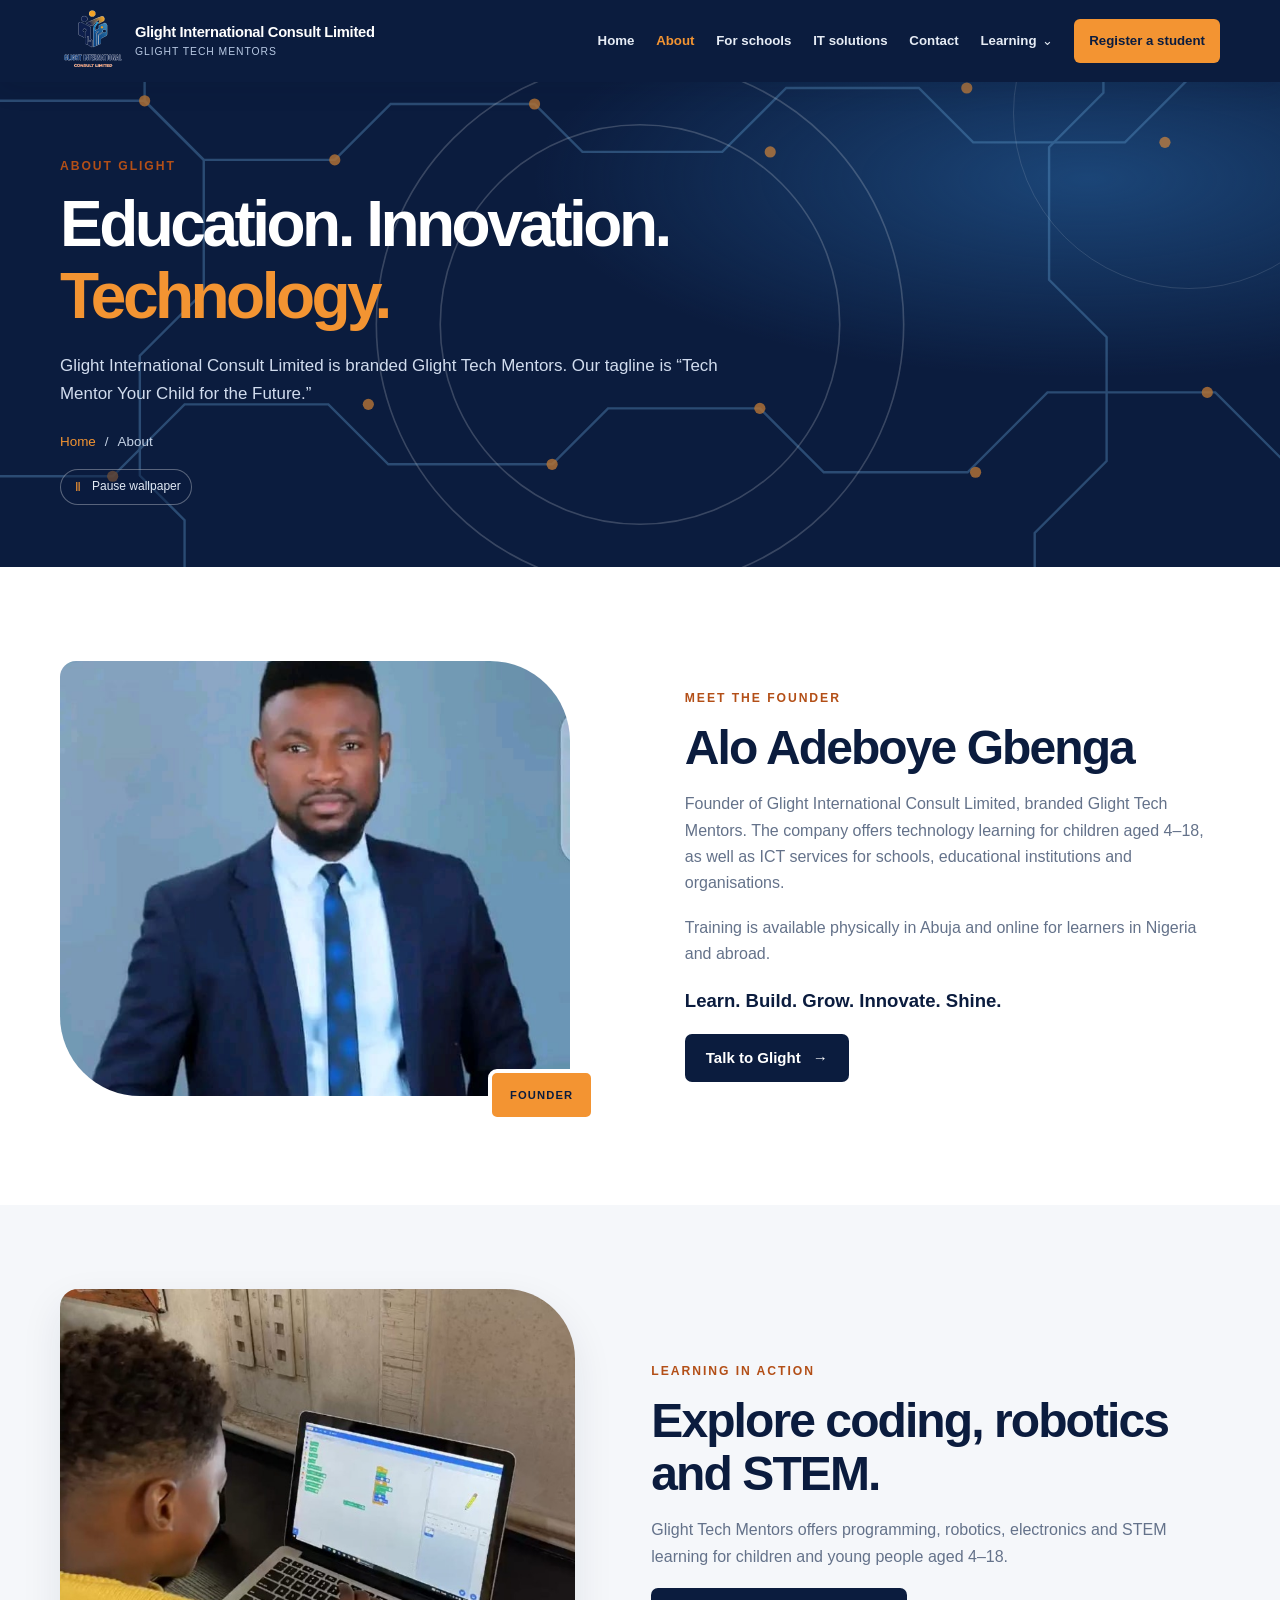
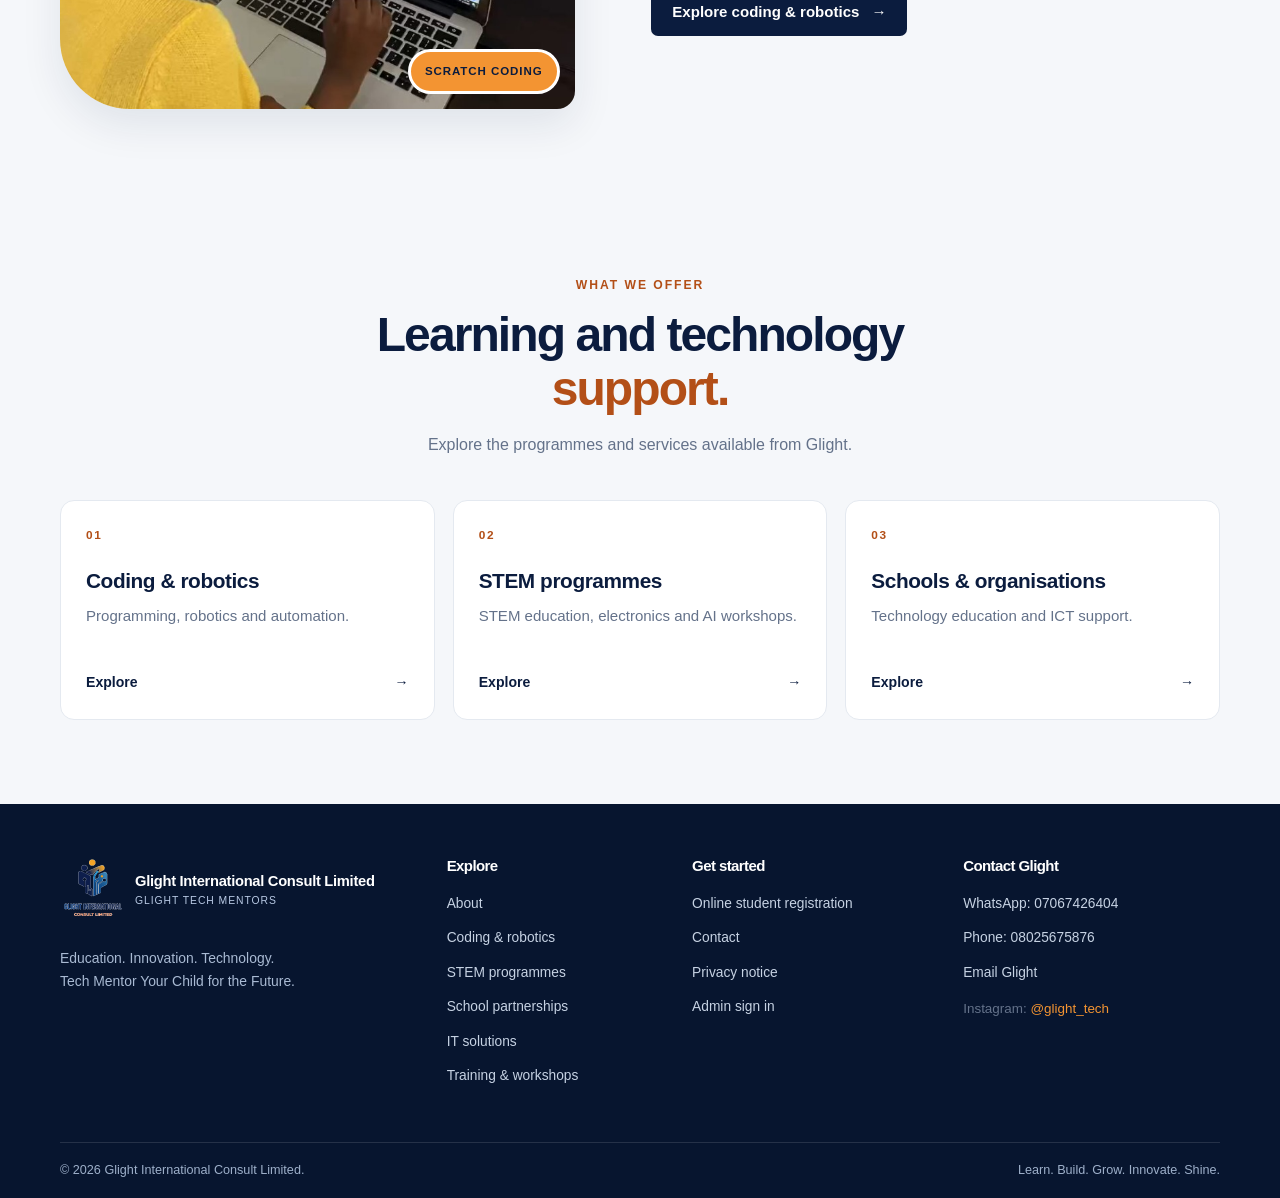
==== about.html @ f2a6067d "Update website" ====
<!doctype html>
<html lang="en">
<head>
  <meta charset="utf-8">
  <meta name="viewport" content="width=device-width, initial-scale=1">
  <meta name="theme-color" content="#0b1c3e">
  <meta name="description" content="Learn about Glight International Consult Limited, branded Glight Tech Mentors: education, innovation and technology for young learners and organisations.">
  <link rel="canonical" href="https://glight-international-consult.vercel.app/about.html">
  <link rel="icon" href="assets/images/glight-logo.png" type="image/png">
  <link rel="stylesheet" href="assets/css/style.css">
  <title>About Glight | Glight Tech Mentors</title>
  <script src="assets/js/script.js" defer></script>
</head>
<body><a class="skip-link" href="#main-content">Skip to content</a><div data-site-header></div>
<main id="main-content">
  <section class="page-hero"><div class="container page-hero-content"><p class="eyebrow">About Glight</p><h1>Education. Innovation. <span class="text-gold">Technology.</span></h1><p>Glight International Consult Limited is branded Glight Tech Mentors. Our tagline is “Tech Mentor Your Child for the Future.”</p><div class="breadcrumb"><a href="index.html">Home</a><span aria-hidden="true">/</span><span>About</span></div></div></section>
  <section class="section"><div class="container split-section"><div class="split-image"><img src="assets/images/founder.jpeg" width="720" height="720" alt="Alo Adeboye Gbenga, Founder of Glight International Consult Limited" loading="lazy" decoding="async"><span class="image-note">FOUNDER</span></div><div class="split-copy"><p class="eyebrow">Meet the Founder</p><h2>Alo Adeboye Gbenga</h2><p>Founder of Glight International Consult Limited, branded Glight Tech Mentors. The company offers technology learning for children aged 4–18, as well as ICT services for schools, educational institutions and organisations.</p><p>Training is available physically in Abuja and online for learners in Nigeria and abroad.</p><p class="motto">Learn. Build. Grow. Innovate. Shine.</p><a class="button button-navy" href="contact.html">Talk to Glight <span aria-hidden="true">&rarr;</span></a></div></div></section>
  <section class="section section-soft"><div class="container learning-feature"><div class="learning-feature-image"><img src="assets/images/learner-coding.jpeg" width="768" height="838" alt="A Black child exploring Scratch on a laptop" loading="lazy" decoding="async"><span class="learning-photo-label">SCRATCH CODING</span></div><div class="learning-feature-copy"><p class="eyebrow">Learning in action</p><h2>Explore coding, robotics and STEM.</h2><p>Glight Tech Mentors offers programming, robotics, electronics and STEM learning for children and young people aged 4–18.</p><a class="button button-navy" href="coding-robotics.html">Explore coding &amp; robotics <span aria-hidden="true">&rarr;</span></a></div></div></section>
  <section class="section section-soft"><div class="container"><div class="section-heading"><p class="eyebrow">What we offer</p><h2>Learning and technology <span class="text-blue">support.</span></h2><p>Explore the programmes and services available from Glight.</p></div><div class="card-grid card-grid-3"><a class="service-card" href="coding-robotics.html"><span class="card-number">01</span><h3>Coding &amp; robotics</h3><p>Programming, robotics and automation.</p><span class="card-link">Explore <span aria-hidden="true">&rarr;</span></span></a><a class="service-card" href="stem-programmes.html"><span class="card-number">02</span><h3>STEM programmes</h3><p>STEM education, electronics and AI workshops.</p><span class="card-link">Explore <span aria-hidden="true">&rarr;</span></span></a><a class="service-card" href="school-partnerships.html"><span class="card-number">03</span><h3>Schools &amp; organisations</h3><p>Technology education and ICT support.</p><span class="card-link">Explore <span aria-hidden="true">&rarr;</span></span></a></div></div></section>
</main><div data-site-footer></div></body></html>
---- assets/css/style.css ----
:root {
  color-scheme: light;
  --navy: #0b1c3e;
  --navy-soft: #122a50;
  --orange-dark: #b34f17;
  --orange-pale: #fff1e5;
  --orange: #f39432;
  --orange-ink: #4a2810;
  --ink: #17243b;
  --muted: #64728a;
  --line: #e4e9f0;
  --surface: #f5f7fa;
  --white: #fff;
  --radius: 14px;
  --shadow: 0 16px 42px rgba(11, 28, 62, .09);
  --container: 1160px;
  font-family: Inter, "Segoe UI", Arial, sans-serif;
  font-synthesis: none;
  text-rendering: optimizeLegibility;
}

* { box-sizing: border-box; }
html { scroll-behavior: smooth; scroll-padding-top: 6rem; }
body { margin: 0; color: var(--ink); background: var(--white); font-size: 16px; line-height: 1.65; }
img { display: block; max-width: 100%; }
a { color: inherit; text-decoration: none; }
button, input, select { font: inherit; }
button, a, input, select { -webkit-tap-highlight-color: transparent; }
button { cursor: pointer; }
:focus-visible { outline: 3px solid var(--orange-dark); outline-offset: 3px; }
.container { width: min(var(--container), calc(100% - 40px)); margin-inline: auto; }
.visually-hidden { position: absolute; width: 1px; height: 1px; padding: 0; margin: -1px; overflow: hidden; clip: rect(0, 0, 0, 0); white-space: nowrap; border: 0; }
.skip-link { position: fixed; z-index: 20; top: 8px; left: 8px; padding: 10px 14px; color: var(--white); background: var(--navy); transform: translateY(-150%); }
.skip-link:focus { transform: translateY(0); }
.text-gold { color: var(--orange); }
.text-blue { color: var(--orange-dark); }
.eyebrow { margin: 0 0 14px; color: var(--orange-dark); font-size: .76rem; font-weight: 800; letter-spacing: .16em; line-height: 1.4; text-transform: uppercase; }
.eyebrow-mark { display: inline-block; width: 23px; height: 3px; margin: 0 8px 3px 0; background: var(--orange); }
h1, h2, h3, p { margin-top: 0; }
h1, h2, h3 { color: var(--navy); line-height: 1.12; }
h1 { margin-bottom: 20px; font-size: clamp(2.5rem, 6vw, 4.7rem); letter-spacing: -.055em; }
h2 { margin-bottom: 16px; font-size: clamp(1.9rem, 4vw, 3rem); letter-spacing: -.04em; }
h3 { margin-bottom: 12px; font-size: 1.3rem; letter-spacing: -.02em; }
p { color: var(--muted); }
.section { padding-block: 84px; }
.section-soft { background: var(--surface); }
.section-navy { color: var(--white); background: var(--navy); }
.section-heading { max-width: 700px; margin: 0 auto 42px; text-align: center; }
.section-heading > p:last-child { margin-bottom: 0; }
.section-heading-light h2, .section-heading-light > p:last-child { color: var(--white); }
.section-heading-light > p:last-child { opacity: .76; }
.section-heading-row { max-width: none; display: flex; align-items: end; justify-content: space-between; gap: 30px; text-align: left; }
.section-heading-row > p { max-width: 330px; margin-bottom: 5px; }
.center-action { display: flex; flex-direction: column; align-items: center; gap: 20px; margin-top: 40px; text-align: center; }
.center-action > p { margin: 0; }
.button { min-height: 48px; display: inline-flex; align-items: center; justify-content: center; gap: 12px; padding: 12px 20px; border: 1px solid transparent; border-radius: 7px; font-size: .94rem; font-weight: 750; line-height: 1.2; transition: background-color .18s ease, color .18s ease, border-color .18s ease, transform .18s ease; }
.button:hover { transform: translateY(-2px); }
.button-gold { color: var(--navy); background: var(--orange); }
.button-gold:hover { background: #ffb155; }
.button-navy, .button-dark { color: var(--white); background: var(--navy); }
.button-navy:hover, .button-dark:hover { background: #173666; }
.button-outline { border-color: rgba(255,255,255,.55); color: var(--white); background: transparent; }
.button-outline:hover { border-color: var(--white); background: rgba(255,255,255,.08); }
.button-light { color: var(--navy); background: var(--white); }
.button-outline-dark { border-color: var(--line); color: var(--navy); background: var(--white); }
.button-outline-dark:hover { border-color: var(--navy); }
.text-link { display: inline-flex; align-items: center; gap: 9px; color: var(--navy); font-weight: 750; }
.text-link:hover { color: var(--orange-dark); }

.site-header { position: sticky; z-index: 10; top: 0; color: var(--white); background: var(--navy); box-shadow: 0 5px 25px rgba(5,16,36,.12); }
.header-inner { min-height: 82px; display: flex; align-items: center; justify-content: space-between; gap: 20px; }
.brand { display: inline-flex; align-items: center; gap: 11px; flex: 0 0 auto; }
.brand-logo { width: 64px; height: 64px; flex: 0 0 auto; object-fit: contain; }
.brand-copy { min-width: 0; max-width: 270px; display: grid; line-height: 1.18; }
.brand-copy strong { color: var(--white); font-size: .92rem; letter-spacing: -.02em; }
.brand-copy small { margin-top: 4px; color: #b7c8e3; font-size: .65rem; letter-spacing: .09em; text-transform: uppercase; }
.site-nav { display: flex; align-items: center; gap: clamp(12px, 1.7vw, 23px); }
.site-nav > a, .nav-dropdown summary { color: #e6ecf5; font-size: .83rem; font-weight: 650; }
.site-nav > a:not(.nav-register):hover, .site-nav > a[aria-current="page"], .nav-dropdown summary:hover { color: var(--orange); }
.nav-dropdown { position: relative; }
.nav-dropdown summary { list-style: none; cursor: pointer; }
.nav-dropdown summary::-webkit-details-marker { display: none; }
.nav-dropdown summary::after { content: "⌄"; margin-left: 5px; }
.dropdown-menu { position: absolute; top: calc(100% + 17px); left: -18px; width: 215px; display: grid; padding: 8px; border: 1px solid var(--line); border-radius: 10px; background: var(--white); box-shadow: var(--shadow); }
.dropdown-menu a { padding: 10px; border-radius: 6px; color: var(--navy); font-size: .88rem; }
.dropdown-menu a:hover { background: var(--surface); }
.nav-register { padding: 11px 15px; border-radius: 6px; color: var(--navy) !important; background: var(--orange); font-weight: 800 !important; }
.nav-register:hover { background: #ffb155; }
.menu-toggle { display: none; width: 42px; height: 42px; align-items: center; justify-content: center; border: 1px solid rgba(255,255,255,.3); border-radius: 7px; color: var(--white); background: transparent; }
.menu-lines, .menu-lines::before, .menu-lines::after { position: relative; width: 18px; height: 2px; display: block; background: currentColor; }
.menu-lines::before, .menu-lines::after { position: absolute; content: ""; left: 0; }
.menu-lines::before { top: -6px; }
.menu-lines::after { top: 6px; }

.hero { position: relative; isolation: isolate; overflow: hidden; color: var(--white); background: radial-gradient(ellipse at 82% 25%, #1d4778 0, transparent 38%), var(--navy); }
.hero-wallpapers { position: absolute; z-index: 0; inset: 0; overflow: hidden; pointer-events: none; }
.hero-wallpaper { position: absolute; inset: 0; width: 100%; height: 100%; object-fit: cover; opacity: 0; transition: opacity .9s ease; }
.hero-wallpaper.is-active { opacity: .72; mix-blend-mode: screen; }
.hero-grid { position: relative; z-index: 1; min-height: 560px; display: grid; grid-template-columns: 1.02fr .98fr; align-items: center; gap: 44px; padding-block: 75px 54px; }
.hero-copy { position: relative; z-index: 1; }
.hero .eyebrow { color: #c8d7eb; }
.hero h1 { max-width: 670px; color: var(--white); }
.hero-description { max-width: 555px; color: #d1dcee; font-size: 1.12rem; }
.hero-actions { display: flex; flex-wrap: wrap; gap: 13px; margin-top: 28px; }
.hero-promise { display: flex; align-items: center; gap: 13px; margin-top: 43px; }
.hero-promise p { margin: 0; color: #becbe0; font-size: .88rem; line-height: 1.45; }
.hero-promise strong { color: var(--white); }
.promise-mark { width: 41px; height: 41px; display: grid; place-items: center; border: 1px solid rgba(243,148,50,.6); border-radius: 50%; color: var(--orange); font-size: .9rem; font-weight: 800; }
.hero-visual { position: relative; min-height: 430px; display: flex; align-items: center; justify-content: center; }
.hero-image-frame { position: relative; z-index: 1; width: min(80%, 390px); overflow: hidden; border-radius: 100px 20px 70px 20px; box-shadow: 0 25px 60px rgba(0,0,0,.24); }
.hero-image-frame img { width: 100%; height: 410px; object-fit: cover; }
.hero-floating-card { position: absolute; z-index: 2; right: 2px; bottom: 10px; display: flex; align-items: center; gap: 12px; padding: 14px 18px; border: 1px solid rgba(255,255,255,.28); border-radius: 10px; color: var(--navy); background: var(--white); box-shadow: var(--shadow); font-size: .84rem; line-height: 1.4; }
.hero-floating-card strong { color: var(--orange-dark); }
.floating-icon { width: 36px; height: 36px; display: grid; place-items: center; border-radius: 9px; color: var(--navy); background: var(--orange); font-size: .78rem; font-weight: 850; }
.hero-orbit { position: absolute; top: 16px; right: 7%; width: 335px; aspect-ratio: 1; border: 1px solid rgba(255,255,255,.1); border-radius: 50%; }
.hero-bottom { position: relative; z-index: 1; min-height: 61px; display: flex; align-items: center; justify-content: space-between; gap: 16px; border-top: 1px solid rgba(255,255,255,.16); color: #c6d2e3; font-size: .82rem; }
.wallpaper-toggle { display: inline-flex; align-items: center; gap: 7px; padding: 7px 10px; border: 1px solid rgba(255,255,255,.32); border-radius: 999px; color: #e2eaf5; background: rgba(11,28,62,.45); font-size: .75rem; white-space: nowrap; }
.wallpaper-toggle:hover { border-color: var(--orange); color: var(--white); }
.wallpaper-toggle-icon { width: 14px; color: var(--orange); font-size: .72rem; text-align: center; }

.card-grid { display: grid; gap: 18px; }
.card-grid-3 { grid-template-columns: repeat(3, minmax(0, 1fr)); }
.service-card, .topic-card { min-height: 220px; padding: 25px; border: 1px solid var(--line); border-radius: var(--radius); background: var(--white); transition: transform .18s ease, box-shadow .18s ease, border-color .18s ease; }
.service-card:hover, .topic-card:hover { transform: translateY(-4px); border-color: #f0c699; box-shadow: var(--shadow); }
.service-card { display: flex; flex-direction: column; }
.card-number { display: inline-flex; margin-bottom: 23px; color: var(--orange-dark); font-size: .74rem; font-weight: 850; letter-spacing: .14em; }
.service-card p, .topic-card p { margin-bottom: 20px; font-size: .94rem; }
.card-link { display: flex; align-items: center; justify-content: space-between; gap: 12px; margin-top: auto; color: var(--navy); font-size: .88rem; font-weight: 750; }
.service-card-cta { color: var(--white); background: var(--navy); }
.service-card-cta h3, .service-card-cta p, .service-card-cta .card-link { color: var(--white); }
.service-card-cta p { opacity: .78; }

.split-section { display: grid; grid-template-columns: 1fr 1fr; align-items: center; gap: clamp(40px, 7vw, 90px); }
.split-image { position: relative; padding: 10px 25px 25px 0; }
.split-image img { width: 100%; min-height: 330px; max-height: 435px; border-radius: 16px 80px 16px 80px; object-fit: cover; object-position: center 20%; }
.learning-feature { display: grid; grid-template-columns: minmax(0, .95fr) minmax(0, 1.05fr); align-items: center; gap: clamp(35px, 6vw, 80px); }
.learning-feature-image { position: relative; overflow: hidden; border-radius: 18px 70px 18px 70px; box-shadow: var(--shadow); }
.learning-feature-image img { width: 100%; height: 420px; object-fit: cover; }
.learning-photo-label { position: absolute; right: 15px; bottom: 15px; padding: 10px 14px; border: 3px solid var(--white); border-radius: 999px; color: var(--navy); background: var(--orange); font-size: .72rem; font-weight: 850; letter-spacing: .08em; }
.learning-feature-copy { max-width: 620px; }
.learning-feature-copy p:not(.eyebrow) { margin-bottom: 18px; }
.image-note { position: absolute; right: 0; bottom: 0; padding: 13px 18px; border: 4px solid var(--white); border-radius: 9px; color: var(--navy); background: var(--orange); font-size: .7rem; font-weight: 850; letter-spacing: .1em; }
.image-note i { margin-inline: 5px; font-style: normal; color: var(--orange-dark); }
.split-copy > p:not(.eyebrow) { margin-bottom: 18px; }
.check-list { display: grid; gap: 11px; margin: 25px 0; padding: 0; list-style: none; }
.check-list li { position: relative; padding-left: 26px; color: var(--ink); }
.check-list li::before { position: absolute; top: 0; left: 0; color: var(--orange-dark); content: "✓"; font-weight: 900; }
.motto { color: var(--navy); font-size: 1.16rem; font-weight: 800; }
.programme-list { max-width: 870px; margin-inline: auto; border-top: 1px solid rgba(255,255,255,.19); }
.programme-list a { display: grid; grid-template-columns: 54px 1fr 35px; align-items: center; gap: 17px; padding: 21px 8px; border-bottom: 1px solid rgba(255,255,255,.19); }
.programme-index { color: var(--orange); font-size: .8rem; font-weight: 850; }
.programme-list strong, .programme-list small { display: block; }
.programme-list strong { color: var(--white); font-size: 1.1rem; }
.programme-list small { margin-top: 4px; color: #b9c7dc; font-size: .86rem; }
.programme-arrow { color: var(--orange); font-size: 1.35rem; text-align: right; }
.programme-list a:hover strong { color: var(--orange); }
.section-navy .center-action { margin-top: 35px; }
.notice-card { min-height: 110px; display: flex; align-items: center; justify-content: center; margin: 0; padding: 24px; border: 1px dashed #cbd4e0; border-radius: var(--radius); color: var(--muted); background: var(--white); text-align: center; }
.announcement-grid:not(:has(.notice-card)) { display: grid; grid-template-columns: repeat(3, minmax(0, 1fr)); gap: 18px; }
.announcement-card { padding: 23px; border: 1px solid var(--line); border-radius: var(--radius); background: var(--white); }
.announcement-card time { display: block; margin-bottom: 10px; color: var(--orange-dark); font-size: .8rem; font-weight: 750; }
.announcement-card h3 { margin-bottom: 8px; }
.announcement-card p { margin-bottom: 0; font-size: .93rem; }
.testimonial-panel { position: relative; display: flex; align-items: center; justify-content: space-between; gap: 40px; padding: clamp(30px, 6vw, 65px); border-radius: 18px; background: var(--orange-pale); }
.testimonial-panel > div { max-width: 680px; }
.testimonial-panel p:last-child { margin-bottom: 0; }
.testimonial-mark { color: var(--orange-dark); font-family: Georgia, serif; font-size: 9rem; line-height: .65; opacity: .26; }
.cta-band { padding-block: 55px; background: var(--orange); }
.cta-content { display: flex; align-items: center; justify-content: space-between; gap: 32px; }
.cta-content .eyebrow { color: var(--orange-ink); }
.cta-content h2 { margin-bottom: 10px; font-size: clamp(1.8rem, 3.5vw, 2.7rem); }
.cta-content p { margin-bottom: 0; color: #3d2813; }
.cta-actions { display: flex; flex-wrap: wrap; gap: 11px; flex: 0 0 auto; }

.page-hero { position: relative; isolation: isolate; overflow: hidden; color: var(--white); background: radial-gradient(ellipse at 85% 20%, #1b4577 0, transparent 36%), var(--navy); }
.page-hero::after { position: absolute; top: -145px; right: -85px; width: 350px; aspect-ratio: 1; border: 1px solid rgba(255,255,255,.12); border-radius: 50%; content: ""; }
.page-hero-content { position: relative; z-index: 1; padding-block: 76px 62px; }
.page-wallpaper-toggle { margin-top: 16px; }
.page-hero h1 { max-width: 800px; color: var(--white); font-size: clamp(2.55rem, 5vw, 4.2rem); }
.page-hero-content > p:not(.eyebrow) { max-width: 680px; margin-bottom: 23px; color: #d1dcee; font-size: 1.06rem; }
.breadcrumb { display: flex; align-items: center; gap: 9px; color: #c5d2e5; font-size: .84rem; }
.breadcrumb a { color: var(--orange); }
.page-hero-compact .page-hero-content { padding-block: 53px; }
.page-hero-compact .page-wallpaper-toggle { margin-top: 10px; }
.topic-card { min-height: 195px; }
.topic-icon { width: 43px; height: 43px; display: grid; place-items: center; margin-bottom: 20px; border-radius: 10px; color: var(--orange-dark); background: var(--orange-pale); font-size: .8rem; font-weight: 850; }
.topic-card h2 { margin-bottom: 10px; font-size: 1.27rem; letter-spacing: -.02em; }
.feature-card { padding: clamp(28px, 5vw, 48px); border-radius: 16px; background: var(--orange-pale); }
.feature-card h2 { font-size: clamp(1.8rem, 3vw, 2.5rem); }
.feature-card p { margin-bottom: 22px; }
.callout-row { display: flex; align-items: center; justify-content: space-between; gap: 32px; }
.callout-row h2 { margin-bottom: 10px; color: var(--white); }
.callout-row p:not(.eyebrow) { margin-bottom: 0; color: #c5d2e5; }
.section-soft .callout-row h2 { color: var(--navy); }
.section-soft .callout-row p:not(.eyebrow) { color: var(--muted); }
.contact-layout { display: grid; grid-template-columns: .75fr 1.25fr; align-items: start; gap: 55px; }
.contact-layout > div:first-child > p:not(.eyebrow) { margin-bottom: 24px; }
.contact-cards { display: grid; grid-template-columns: repeat(2, minmax(0, 1fr)); gap: 14px; }
.contact-card { min-width: 0; display: flex; flex-direction: column; gap: 5px; padding: 23px; border: 1px solid var(--line); border-radius: 12px; background: var(--white); }
a.contact-card:hover { border-color: #e6b487; box-shadow: var(--shadow); }
.contact-label { color: var(--orange-dark); font-size: .74rem; font-weight: 800; letter-spacing: .12em; text-transform: uppercase; }
.contact-card strong { overflow-wrap: anywhere; color: var(--navy); font-size: 1rem; }
.contact-card > span:last-child { color: var(--muted); font-size: .83rem; }
.policy-copy { max-width: 800px; }
.policy-copy h2 { margin-top: 35px; font-size: 1.55rem; }
.policy-copy a { color: var(--orange-dark); text-decoration: underline; text-underline-offset: 3px; }
.policy-copy p { margin-bottom: 17px; }
.policy-reminder { padding: 18px; border-left: 4px solid var(--orange); background: #fff5ed; }

.form-layout { display: grid; grid-template-columns: .75fr 1.25fr; align-items: start; gap: clamp(35px, 7vw, 85px); }
.form-intro { position: sticky; top: 115px; }
.form-note { margin-top: 25px; padding: 20px; border-left: 4px solid var(--orange); border-radius: 0 9px 9px 0; background: #fff5ed; }
.form-note strong { color: var(--navy); }
.form-note p { margin: 6px 0 0; font-size: .91rem; }
.small-copy { margin-top: 20px; font-size: .82rem; }
.small-copy a { color: var(--orange-dark); text-decoration: underline; text-underline-offset: 3px; }
.registration-form, .admin-login { padding: clamp(22px, 4vw, 38px); border: 1px solid var(--line); border-radius: 16px; background: var(--white); box-shadow: var(--shadow); }
.form-heading { margin-bottom: 28px; }
.form-heading h2 { margin-bottom: 7px; font-size: 1.8rem; }
.form-heading p { margin-bottom: 0; font-size: .85rem; }
.form-step { display: inline-flex; margin-bottom: 10px; color: var(--orange-dark); font-size: .7rem; font-weight: 850; letter-spacing: .13em; }
fieldset { min-width: 0; margin: 0 0 25px; padding: 0; border: 0; }
fieldset legend { width: 100%; margin-bottom: 13px; padding-bottom: 9px; border-bottom: 1px solid var(--line); color: var(--navy); font-size: 1rem; font-weight: 800; }
.form-grid { display: grid; grid-template-columns: repeat(2, minmax(0, 1fr)); gap: 14px; }
.field { min-width: 0; display: grid; gap: 6px; color: var(--ink); font-size: .87rem; font-weight: 700; }
.field > span { color: #a13434; }
.field-full { grid-column: 1 / -1; }
.field input, .field select { width: 100%; min-height: 47px; padding: 10px 12px; border: 1px solid #cad3df; border-radius: 7px; color: var(--ink); background: var(--white); }
.field input:focus, .field select:focus { border-color: var(--orange-dark); }
.field small { color: var(--muted); font-size: .75rem; font-weight: 450; }
.choice-grid { display: grid; grid-template-columns: repeat(2, minmax(0, 1fr)); gap: 12px; }
.choice-card { display: flex; align-items: start; gap: 10px; padding: 14px; border: 1px solid var(--line); border-radius: 8px; cursor: pointer; }
.choice-card:has(input:checked) { border-color: var(--orange-dark); background: var(--orange-pale); }
.choice-card input, .consent-field input { width: 18px; height: 18px; flex: 0 0 auto; accent-color: var(--orange-dark); }
.choice-card span, .choice-card small { display: block; }
.choice-card strong { color: var(--navy); font-size: .87rem; }
.choice-card small { margin-top: 4px; color: var(--muted); font-size: .75rem; }
.consent-field { display: flex; align-items: start; gap: 10px; margin: 5px 0 17px; color: var(--ink); font-size: .84rem; }
.consent-field input { margin-top: 3px; }
.consent-field a { color: var(--orange-dark); font-weight: 750; text-decoration: underline; text-underline-offset: 2px; }
.consent-field > span > span { color: #a13434; }
.honeypot { position: absolute !important; width: 1px; height: 1px; padding: 0; margin: -1px; overflow: hidden; clip: rect(0,0,0,0); white-space: nowrap; border: 0; }
.honeypot input { width: 1px; min-width: 1px; height: 1px; padding: 0; border: 0; }
.form-feedback { min-height: 1.6em; margin: 10px 0; color: #9c2929; font-size: .88rem; }
.form-feedback[data-state="success"] { color: #176f45; }
.form-feedback a { color: inherit; text-decoration: underline; }
.form-submit { width: 100%; }
.registration-success { padding: 18px; border: 1px solid #b8dfc9; border-radius: 8px; color: #145c39; background: #edf9f1; }
.registration-success strong { display: block; font-size: 1.05rem; }
.registration-success code { display: inline-block; margin-top: 8px; padding: 4px 8px; border-radius: 4px; background: var(--white); font-size: 1rem; font-weight: 800; }

.admin-container { min-height: 300px; }
.admin-login { width: min(100%, 470px); margin-inline: auto; }
.admin-login > p:not(.eyebrow) { margin-bottom: 20px; }
.admin-login .field { margin-bottom: 15px; }
.admin-login > .button { width: 100%; }
.admin-toolbar, .admin-filters, .pagination { display: flex; align-items: center; justify-content: space-between; gap: 18px; }
.admin-toolbar { margin-bottom: 25px; }
.admin-toolbar h2 { margin-bottom: 4px; font-size: 1.9rem; }
.admin-toolbar p:last-child { margin-bottom: 0; }
.admin-filters { justify-content: flex-start; margin-bottom: 17px; }
.admin-filters .field { width: min(100%, 230px); }
.admin-loading { text-align: center; }
.table-wrap { overflow-x: auto; border: 1px solid var(--line); border-radius: 10px; }
.registration-table { width: 100%; min-width: 950px; border-collapse: collapse; font-size: .82rem; text-align: left; }
.registration-table th, .registration-table td { padding: 13px 12px; border-bottom: 1px solid var(--line); vertical-align: top; }
.registration-table th { color: var(--navy); background: var(--surface); font-size: .74rem; letter-spacing: .03em; }
.registration-table td { color: var(--muted); }
.registration-table td strong, .registration-table td small { display: block; }
.registration-table td strong { color: var(--ink); }
.registration-table td small { margin-top: 3px; overflow-wrap: anywhere; }
.registration-table .admin-detail-link { display: block; margin-top: 3px; color: var(--orange-dark); overflow-wrap: anywhere; }
.registration-table .admin-detail-link:hover { text-decoration: underline; }
.status-select { min-width: 112px; padding: 7px 8px; border: 1px solid var(--line); border-radius: 6px; color: var(--navy); background: var(--white); }
.pagination { justify-content: center; margin-top: 22px; }
.pagination span { min-width: 75px; color: var(--muted); font-size: .88rem; text-align: center; }
[hidden] { display: none !important; }

.site-footer { color: #c6d2e3; background: #07152f; }
.footer-main { display: grid; grid-template-columns: 1.35fr .8fr .9fr 1fr; gap: 40px; padding-block: 54px; }
.footer-brand p { max-width: 270px; margin: 16px 0 0; color: #a9bad3; font-size: .87rem; }
.footer-heading { margin-bottom: 15px; color: var(--white); font-size: .94rem; font-weight: 800; }
.footer-links { display: grid; gap: 8px; padding: 0; margin: 0; list-style: none; }
.footer-links a { color: #c6d2e3; font-size: .86rem; }
.footer-links a:hover { color: var(--orange); }
.footer-social { margin-top: 13px; font-size: .84rem; }
.footer-social a { color: var(--orange); }
.footer-bottom { display: flex; align-items: center; justify-content: space-between; gap: 20px; padding-block: 17px; border-top: 1px solid rgba(255,255,255,.12); color: #9eb0ca; font-size: .79rem; }
.footer-bottom p { margin: 0; color: inherit; }
.footer-bottom a { color: #d9e3f0; }

@media (max-width: 1060px) {
  .header-inner { min-height: 74px; }
  .menu-toggle { display: inline-flex; flex: 0 0 auto; }
  .site-nav { position: absolute; top: calc(100% + 1px); right: 20px; left: 20px; display: none; align-items: stretch; gap: 0; padding: 12px; border: 1px solid rgba(255,255,255,.14); border-radius: 0 0 12px 12px; background: var(--navy); box-shadow: 0 18px 30px rgba(5,16,36,.2); }
  .site-nav.is-open { display: flex; flex-direction: column; }
  .site-nav > a, .nav-dropdown summary { display: block; padding: 12px 10px; }
  .nav-register { margin-top: 6px; text-align: center; }
  .nav-dropdown { width: 100%; }
  .dropdown-menu { position: static; width: auto; margin: 0 8px 8px; box-shadow: none; }
  .hero-grid { min-height: 505px; gap: 25px; }
  .hero-visual { min-height: 380px; }
  .hero-image-frame img { height: 360px; }
  .footer-main { grid-template-columns: 1.2fr 1fr 1fr; }
  .footer-brand { grid-column: 1 / -1; }
}
@media (max-width: 760px) {
  .container { width: min(var(--container), calc(100% - 32px)); }
  .section { padding-block: 64px; }
  .hero-grid { grid-template-columns: 1fr; gap: 18px; padding-block: 58px 25px; }
  .hero-copy { max-width: 650px; }
  .hero-visual { min-height: 350px; justify-content: center; padding-left: 0; }
  .hero-image-frame { width: min(86%, 350px); }
  .hero-image-frame img { height: 340px; }
  .hero-orbit { top: 0; right: 18%; width: 250px; }
  .hero-floating-card { right: 4%; bottom: -3px; }
  .hero-bottom { flex-wrap: wrap; justify-content: flex-start; gap: 4px 22px; padding-block: 15px; font-size: .76rem; }
  .card-grid-3 { grid-template-columns: repeat(2, minmax(0, 1fr)); }
  .split-section, .learning-feature, .contact-layout, .form-layout { grid-template-columns: 1fr; }
  .split-section { gap: 35px; }
  .learning-feature { gap: 30px; }
  .learning-feature-image img { height: min(390px, 90vw); }
  .split-image { max-width: 570px; }
  .split-copy { max-width: 700px; }
  .form-intro { position: static; }
  .section-heading-row, .cta-content, .callout-row { align-items: flex-start; flex-direction: column; }
  .section-heading-row { gap: 8px; }
  .cta-actions { flex: auto; }
  .contact-layout { gap: 35px; }
  .announcement-grid:not(:has(.notice-card)) { grid-template-columns: repeat(2, minmax(0, 1fr)); }
}
@media (max-width: 520px) {
  .brand-logo { width: 56px; height: 56px; }
  .brand-copy { max-width: min(185px, calc(100vw - 184px)); }
  .brand-copy strong { font-size: .78rem; }
  .brand-copy small { font-size: .52rem; letter-spacing: .04em; overflow-wrap: anywhere; }
  .footer-brand .brand-copy { max-width: 180px; }
  .footer-brand .brand-copy strong { font-size: .78rem; }
  h1 { font-size: clamp(2.35rem, 12vw, 3.4rem); }
  .hero-description { font-size: 1rem; }
  .hero-image-frame img { height: 300px; }
  .hero-actions { align-items: stretch; flex-direction: column; max-width: 310px; }
  .hero-actions .button { width: 100%; }
  .hero-promise { margin-top: 30px; }
  .hero-bottom { display: grid; grid-template-columns: 1fr; }
  .wallpaper-toggle { justify-self: start; }
  .card-grid-3, .announcement-grid:not(:has(.notice-card)), .contact-cards, .form-grid, .choice-grid { grid-template-columns: 1fr; }
  .field-full { grid-column: auto; }
  .service-card { min-height: 195px; }
  .topic-card { min-height: auto; }
  .programme-list a { grid-template-columns: 35px 1fr 22px; gap: 10px; }
  .testimonial-panel { gap: 10px; }
  .testimonial-mark { font-size: 5rem; }
  .cta-actions { width: 100%; flex-direction: column; }
  .cta-actions .button { width: 100%; }
  .page-hero-content { padding-block: 56px 45px; }
  .page-hero-compact .page-hero-content { padding-block: 42px; }
  .admin-toolbar, .admin-filters { align-items: stretch; flex-direction: column; }
  .admin-filters .field { width: 100%; }
  .admin-toolbar .button, .admin-filters .button { width: 100%; }
  .footer-main { grid-template-columns: repeat(2, minmax(0, 1fr)); gap: 30px 20px; }
  .footer-brand { grid-column: 1 / -1; }
  .footer-bottom { align-items: flex-start; flex-direction: column; gap: 8px; }
  .registration-form, .admin-login { padding: 21px 17px; }
}
@media (prefers-reduced-motion: reduce) {
  *, *::before, *::after { scroll-behavior: auto !important; transition-duration: .01ms !important; animation-duration: .01ms !important; animation-iteration-count: 1 !important; }
}
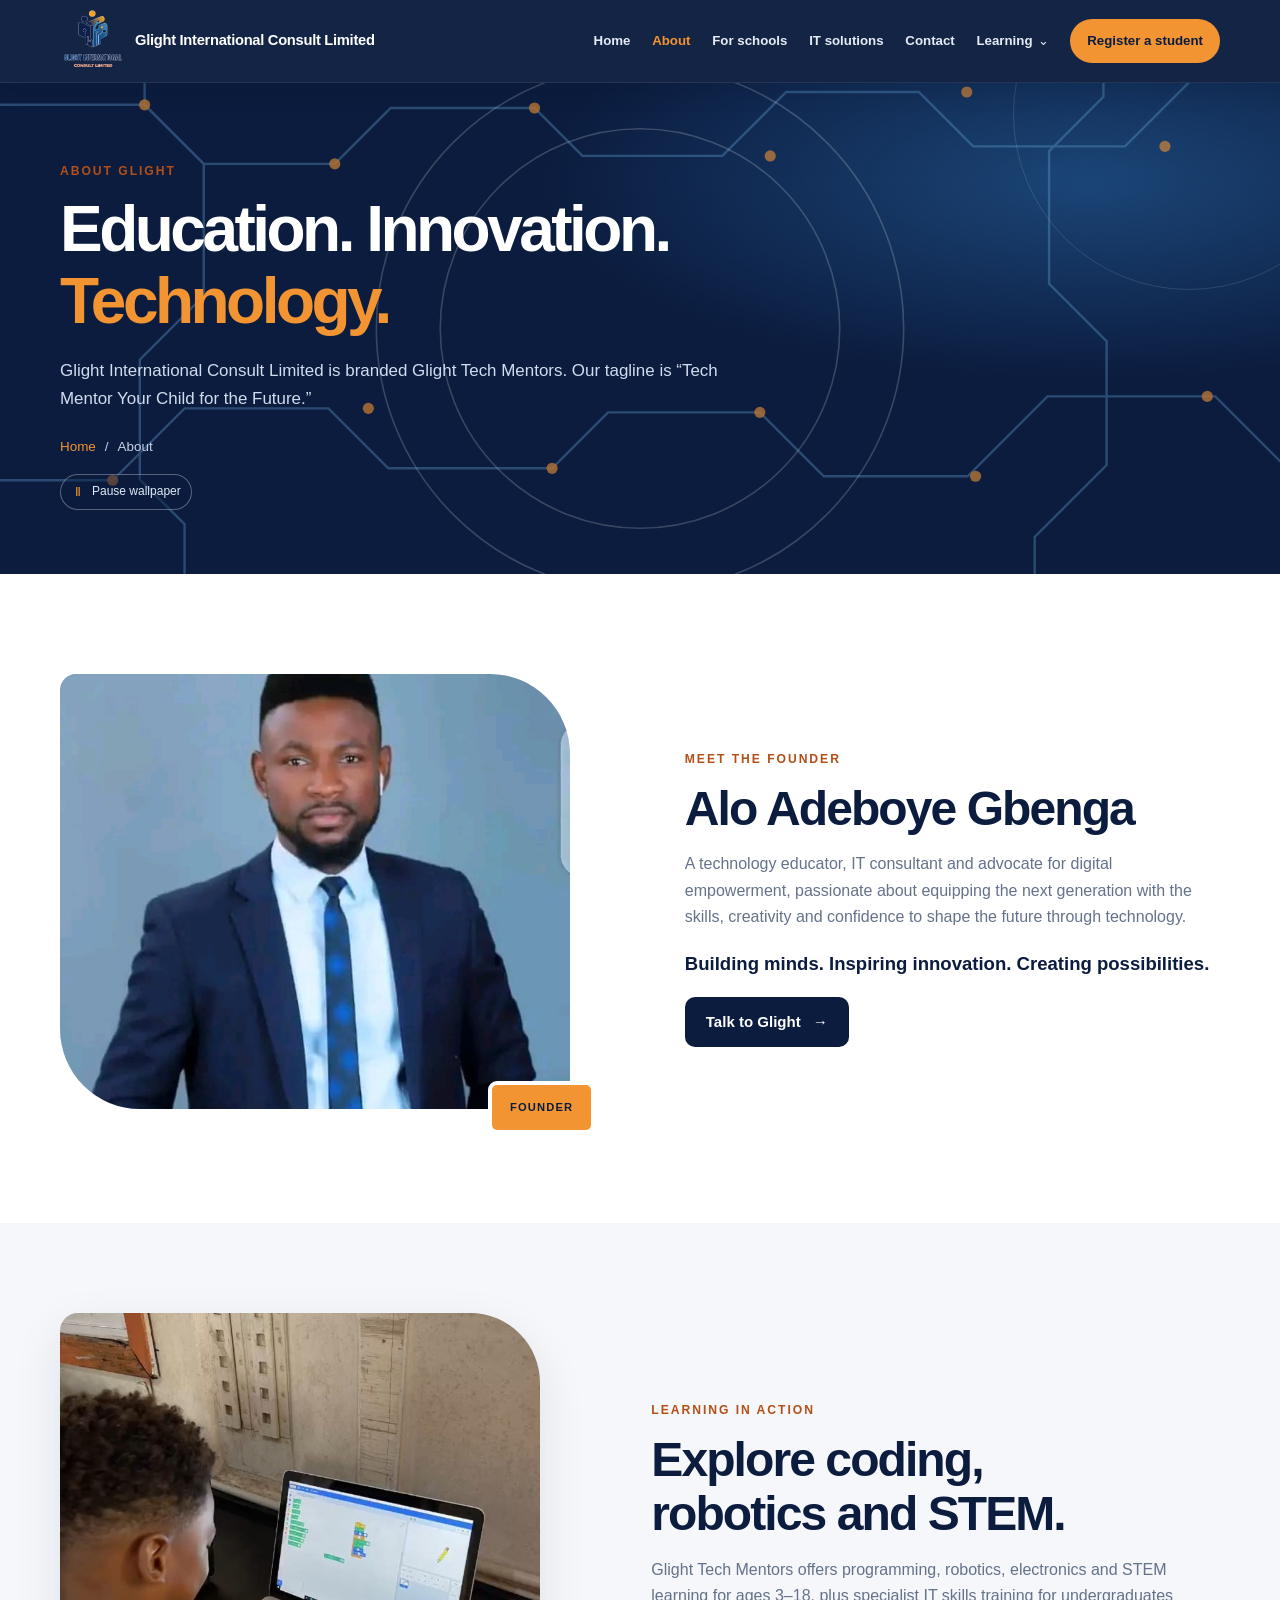
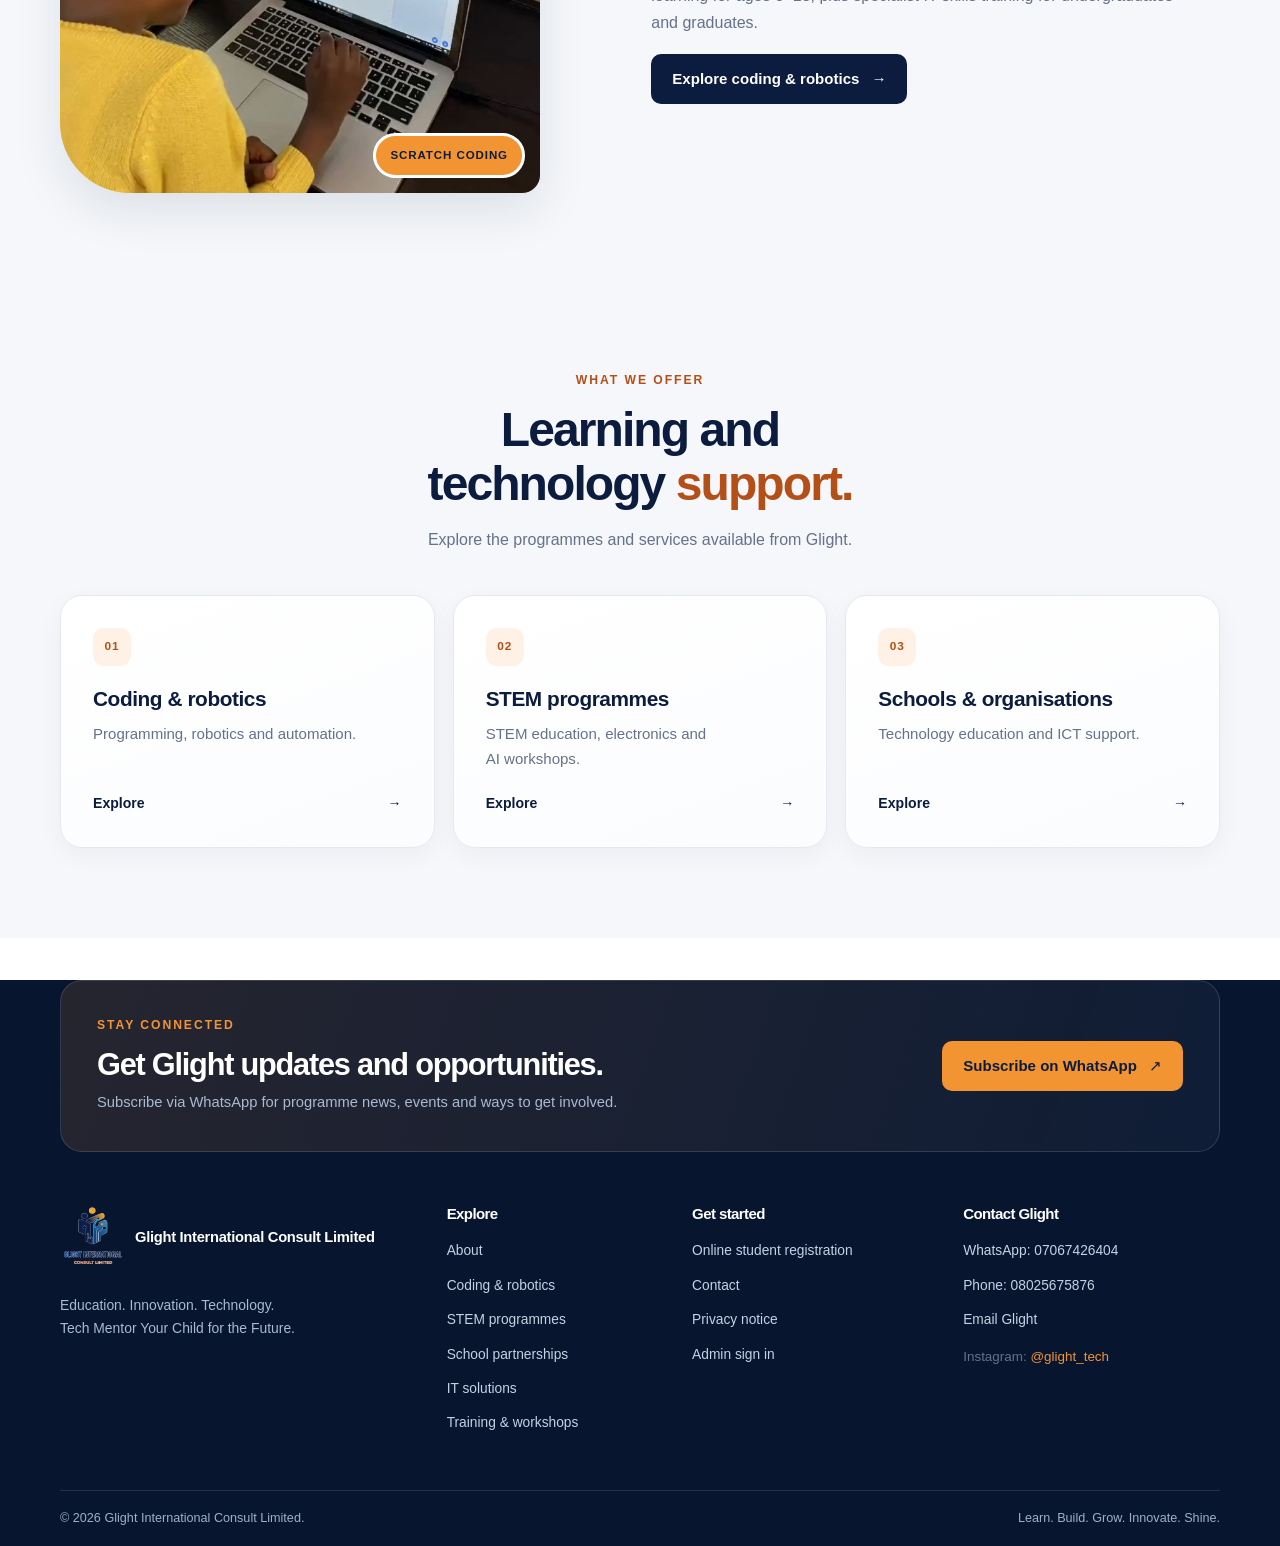
==== commit 4db5e7f2: "Update Glight website" ====
--- a/about.html
+++ b/about.html
@@ -4,7 +4,7 @@
   <meta charset="utf-8">
   <meta name="viewport" content="width=device-width, initial-scale=1">
   <meta name="theme-color" content="#0b1c3e">
-  <meta name="description" content="Learn about Glight International Consult Limited, branded Glight Tech Mentors: education, innovation and technology for young learners and organisations.">
+  <meta name="description" content="Learn about Glight International Consult Limited, offering technology learning for ages 3–18 and specialist IT skills training for undergraduates and graduates.">
   <link rel="canonical" href="https://glight-international-consult.vercel.app/about.html">
   <link rel="icon" href="assets/images/glight-logo.png" type="image/png">
   <link rel="stylesheet" href="assets/css/style.css">
@@ -14,7 +14,7 @@
 <body><a class="skip-link" href="#main-content">Skip to content</a><div data-site-header></div>
 <main id="main-content">
   <section class="page-hero"><div class="container page-hero-content"><p class="eyebrow">About Glight</p><h1>Education. Innovation. <span class="text-gold">Technology.</span></h1><p>Glight International Consult Limited is branded Glight Tech Mentors. Our tagline is “Tech Mentor Your Child for the Future.”</p><div class="breadcrumb"><a href="index.html">Home</a><span aria-hidden="true">/</span><span>About</span></div></div></section>
-  <section class="section"><div class="container split-section"><div class="split-image"><img src="assets/images/founder.jpeg" width="720" height="720" alt="Alo Adeboye Gbenga, Founder of Glight International Consult Limited" loading="lazy" decoding="async"><span class="image-note">FOUNDER</span></div><div class="split-copy"><p class="eyebrow">Meet the Founder</p><h2>Alo Adeboye Gbenga</h2><p>Founder of Glight International Consult Limited, branded Glight Tech Mentors. The company offers technology learning for children aged 4–18, as well as ICT services for schools, educational institutions and organisations.</p><p>Training is available physically in Abuja and online for learners in Nigeria and abroad.</p><p class="motto">Learn. Build. Grow. Innovate. Shine.</p><a class="button button-navy" href="contact.html">Talk to Glight <span aria-hidden="true">&rarr;</span></a></div></div></section>
-  <section class="section section-soft"><div class="container learning-feature"><div class="learning-feature-image"><img src="assets/images/learner-coding.jpeg" width="768" height="838" alt="A Black child exploring Scratch on a laptop" loading="lazy" decoding="async"><span class="learning-photo-label">SCRATCH CODING</span></div><div class="learning-feature-copy"><p class="eyebrow">Learning in action</p><h2>Explore coding, robotics and STEM.</h2><p>Glight Tech Mentors offers programming, robotics, electronics and STEM learning for children and young people aged 4–18.</p><a class="button button-navy" href="coding-robotics.html">Explore coding &amp; robotics <span aria-hidden="true">&rarr;</span></a></div></div></section>
+  <section class="section"><div class="container split-section"><div class="split-image"><img src="assets/images/founder.jpeg" width="720" height="720" alt="Alo Adeboye Gbenga, founder of Glight International Consult Limited" loading="lazy" decoding="async"><span class="image-note">FOUNDER</span></div><div class="split-copy"><p class="eyebrow">Meet the Founder</p><h2>Alo Adeboye Gbenga</h2><p>A technology educator, IT consultant and advocate for digital empowerment, passionate about equipping the next generation with the skills, creativity and confidence to shape the future through technology.</p><p class="motto">Building minds. Inspiring innovation. Creating possibilities.</p><a class="button button-navy" href="contact.html">Talk to Glight <span aria-hidden="true">&rarr;</span></a></div></div></section>
+  <section class="section section-soft"><div class="container learning-feature"><div class="learning-feature-image"><img src="assets/images/learner-coding.jpeg" width="768" height="838" alt="A Black child exploring Scratch on a laptop" loading="lazy" decoding="async"><span class="learning-photo-label">SCRATCH CODING</span></div><div class="learning-feature-copy"><p class="eyebrow">Learning in action</p><h2>Explore coding, robotics and STEM.</h2><p>Glight Tech Mentors offers programming, robotics, electronics and STEM learning for ages 3–18, plus specialist IT skills training for undergraduates and graduates.</p><a class="button button-navy" href="coding-robotics.html">Explore coding &amp; robotics <span aria-hidden="true">&rarr;</span></a></div></div></section>
   <section class="section section-soft"><div class="container"><div class="section-heading"><p class="eyebrow">What we offer</p><h2>Learning and technology <span class="text-blue">support.</span></h2><p>Explore the programmes and services available from Glight.</p></div><div class="card-grid card-grid-3"><a class="service-card" href="coding-robotics.html"><span class="card-number">01</span><h3>Coding &amp; robotics</h3><p>Programming, robotics and automation.</p><span class="card-link">Explore <span aria-hidden="true">&rarr;</span></span></a><a class="service-card" href="stem-programmes.html"><span class="card-number">02</span><h3>STEM programmes</h3><p>STEM education, electronics and AI workshops.</p><span class="card-link">Explore <span aria-hidden="true">&rarr;</span></span></a><a class="service-card" href="school-partnerships.html"><span class="card-number">03</span><h3>Schools &amp; organisations</h3><p>Technology education and ICT support.</p><span class="card-link">Explore <span aria-hidden="true">&rarr;</span></span></a></div></div></section>
 </main><div data-site-footer></div></body></html>
--- a/assets/css/style.css
+++ b/assets/css/style.css
@@ -11,8 +11,10 @@
   --line: #e4e9f0;
   --surface: #f5f7fa;
   --white: #fff;
-  --radius: 14px;
-  --shadow: 0 16px 42px rgba(11, 28, 62, .09);
+  --radius: 16px;
+  --radius-lg: 22px;
+  --shadow: 0 18px 48px rgba(11, 28, 62, .1);
+  --shadow-hover: 0 24px 54px rgba(11, 28, 62, .14);
   --container: 1160px;
   font-family: Inter, "Segoe UI", Arial, sans-serif;
   font-synthesis: none;
@@ -37,15 +39,18 @@
 .eyebrow { margin: 0 0 14px; color: var(--orange-dark); font-size: .76rem; font-weight: 800; letter-spacing: .16em; line-height: 1.4; text-transform: uppercase; }
 .eyebrow-mark { display: inline-block; width: 23px; height: 3px; margin: 0 8px 3px 0; background: var(--orange); }
 h1, h2, h3, p { margin-top: 0; }
-h1, h2, h3 { color: var(--navy); line-height: 1.12; }
+h1, h2, h3 { color: var(--navy); line-height: 1.12; text-wrap: balance; }
 h1 { margin-bottom: 20px; font-size: clamp(2.5rem, 6vw, 4.7rem); letter-spacing: -.055em; }
 h2 { margin-bottom: 16px; font-size: clamp(1.9rem, 4vw, 3rem); letter-spacing: -.04em; }
 h3 { margin-bottom: 12px; font-size: 1.3rem; letter-spacing: -.02em; }
-p { color: var(--muted); }
-.section { padding-block: 84px; }
+p { color: var(--muted); text-wrap: pretty; }
+.section { padding-block: clamp(64px, 7vw, 92px); }
 .section-soft { background: var(--surface); }
 .section-navy { color: var(--white); background: var(--navy); }
 .section-heading { max-width: 700px; margin: 0 auto 42px; text-align: center; }
+.section-heading-home { max-width: none; display: flex; align-items: end; justify-content: space-between; gap: 40px; text-align: left; }
+.section-heading-home > div { max-width: 650px; }
+.section-heading-home > p:last-child { max-width: 390px; margin: 0 0 5px; }
 .section-heading > p:last-child { margin-bottom: 0; }
 .section-heading-light h2, .section-heading-light > p:last-child { color: var(--white); }
 .section-heading-light > p:last-child { opacity: .76; }
@@ -53,7 +58,7 @@
 .section-heading-row > p { max-width: 330px; margin-bottom: 5px; }
 .center-action { display: flex; flex-direction: column; align-items: center; gap: 20px; margin-top: 40px; text-align: center; }
 .center-action > p { margin: 0; }
-.button { min-height: 48px; display: inline-flex; align-items: center; justify-content: center; gap: 12px; padding: 12px 20px; border: 1px solid transparent; border-radius: 7px; font-size: .94rem; font-weight: 750; line-height: 1.2; transition: background-color .18s ease, color .18s ease, border-color .18s ease, transform .18s ease; }
+.button { min-height: 50px; display: inline-flex; align-items: center; justify-content: center; gap: 12px; padding: 12px 20px; border: 1px solid transparent; border-radius: 10px; font-size: .94rem; font-weight: 750; line-height: 1.2; transition: background-color .18s ease, color .18s ease, border-color .18s ease, transform .18s ease; }
 .button:hover { transform: translateY(-2px); }
 .button-gold { color: var(--navy); background: var(--orange); }
 .button-gold:hover { background: #ffb155; }
@@ -67,7 +72,7 @@
 .text-link { display: inline-flex; align-items: center; gap: 9px; color: var(--navy); font-weight: 750; }
 .text-link:hover { color: var(--orange-dark); }
 
-.site-header { position: sticky; z-index: 10; top: 0; color: var(--white); background: var(--navy); box-shadow: 0 5px 25px rgba(5,16,36,.12); }
+.site-header { position: sticky; z-index: 10; top: 0; color: var(--white); background: rgba(11,28,62,.96); border-bottom: 1px solid rgba(255,255,255,.08); box-shadow: 0 5px 25px rgba(5,16,36,.12); backdrop-filter: blur(14px); }
 .header-inner { min-height: 82px; display: flex; align-items: center; justify-content: space-between; gap: 20px; }
 .brand { display: inline-flex; align-items: center; gap: 11px; flex: 0 0 auto; }
 .brand-logo { width: 64px; height: 64px; flex: 0 0 auto; object-fit: contain; }
@@ -84,61 +89,141 @@
 .dropdown-menu { position: absolute; top: calc(100% + 17px); left: -18px; width: 215px; display: grid; padding: 8px; border: 1px solid var(--line); border-radius: 10px; background: var(--white); box-shadow: var(--shadow); }
 .dropdown-menu a { padding: 10px; border-radius: 6px; color: var(--navy); font-size: .88rem; }
 .dropdown-menu a:hover { background: var(--surface); }
-.nav-register { padding: 11px 15px; border-radius: 6px; color: var(--navy) !important; background: var(--orange); font-weight: 800 !important; }
+.nav-register { padding: 11px 17px; border-radius: 999px; color: var(--navy) !important; background: var(--orange); font-weight: 800 !important; }
 .nav-register:hover { background: #ffb155; }
-.menu-toggle { display: none; width: 42px; height: 42px; align-items: center; justify-content: center; border: 1px solid rgba(255,255,255,.3); border-radius: 7px; color: var(--white); background: transparent; }
+.menu-toggle { display: none; width: 44px; height: 44px; align-items: center; justify-content: center; border: 1px solid rgba(255,255,255,.3); border-radius: 12px; color: var(--white); background: transparent; }
 .menu-lines, .menu-lines::before, .menu-lines::after { position: relative; width: 18px; height: 2px; display: block; background: currentColor; }
 .menu-lines::before, .menu-lines::after { position: absolute; content: ""; left: 0; }
 .menu-lines::before { top: -6px; }
 .menu-lines::after { top: 6px; }
 
+.home-page .site-header { color: var(--ink); background: rgba(255,255,255,.92); border-bottom-color: rgba(11,28,62,.07); box-shadow: 0 5px 25px rgba(5,16,36,.08); }
+.home-page .brand-copy strong { color: var(--navy); }
+.home-page .brand-copy small { color: var(--muted); }
+.home-page .site-nav > a, .home-page .nav-dropdown summary { color: var(--ink); }
+.home-page .site-nav > a:not(.nav-register):hover, .home-page .nav-dropdown summary:hover { color: var(--orange-dark); }
+.home-page .menu-toggle { border-color: var(--line); color: var(--navy); }
+.home-page .hero { color: var(--ink); background: linear-gradient(115deg, #eaf3f9 0%, #f5f9fc 56%, #fff8f1 100%); }
+.home-page .hero-wallpaper.is-active { opacity: .28; mix-blend-mode: multiply; }
+.home-page .hero .eyebrow { color: var(--orange-dark); }
+.home-page .hero-copy { max-width: 850px; padding: clamp(24px, 3.8vw, 42px); border: 1px solid rgba(255,255,255,.8); border-radius: 26px; background: rgba(255,255,255,.8); box-shadow: 0 24px 70px rgba(11,28,62,.12); backdrop-filter: blur(8px); }
+.home-page .hero-eyebrow { width: fit-content; display: flex; align-items: center; gap: 9px; margin-bottom: 22px; padding: 8px 12px; border: 1px solid rgba(11,28,62,.1); border-radius: 999px; color: var(--navy); background: rgba(255,255,255,.72); font-size: .68rem; letter-spacing: .13em; }
+.home-page .hero-eyebrow .eyebrow-mark { flex: 0 0 auto; margin: 0; }
+.home-page .hero h1 { max-width: none; margin-bottom: 20px; color: var(--navy); font-size: clamp(2.6rem, 6.5vw, 5.75rem); letter-spacing: -.075em; line-height: .98; }
+.home-page .hero-title-lead, .home-page .hero-title-main { display: block; }
+.home-page .hero-title-highlight { color: var(--orange-dark); text-decoration: underline; text-decoration-color: rgba(243,148,50,.5); text-decoration-thickness: .09em; text-underline-offset: .12em; }
+.home-page .hero-title-main { max-width: 780px; margin-top: 8px; font-size: .7em; font-weight: 620; letter-spacing: -.045em; line-height: 1.06; }
+.home-page .hero-title-main em { color: var(--orange-dark); font-family: Georgia, "Times New Roman", serif; font-weight: 500; font-style: italic; letter-spacing: -.04em; }
+.home-page .hero-tagline { color: var(--orange-dark); }
+.home-page .hero-description { max-width: 560px; margin-bottom: 0; color: #46566f; font-size: clamp(1rem, 1.25vw, 1.13rem); line-height: 1.72; }
+.home-page .hero-actions { margin-top: 25px; }
+.home-page .hero-actions .button { border-radius: 999px; padding-inline: 25px; box-shadow: 0 9px 22px rgba(11,28,62,.1); }
+.home-page .hero-actions .button-outline { border-color: rgba(11,28,62,.2); color: var(--navy); background: rgba(255,255,255,.65); }
+.home-page .hero-actions .button-outline:hover { border-color: var(--navy); background: var(--white); }
+.home-page .hero-promise p { color: #5d6b80; }
+.home-page .hero-promise strong { color: var(--navy); }
+.home-page .hero-promise { margin-top: 26px; padding-top: 20px; border-top: 1px solid rgba(11,28,62,.1); }
+.home-page .hero-bottom { border-top-color: rgba(11,28,62,.14); color: #5d6b80; }
+.home-page .hero-bottom > span { padding: 7px 11px; border: 1px solid rgba(11,28,62,.1); border-radius: 999px; background: rgba(255,255,255,.65); font-weight: 650; }
+.home-page .wallpaper-toggle { border-color: rgba(11,28,62,.2); color: var(--navy); background: rgba(255,255,255,.65); }
+.home-page .section-soft { background: #f5f8fb; }
+.home-page .service-card { box-shadow: 0 8px 26px rgba(11,28,62,.04); }
+.home-page .learning-feature-image { border-radius: 26px 26px 100px 26px; }
+
 .hero { position: relative; isolation: isolate; overflow: hidden; color: var(--white); background: radial-gradient(ellipse at 82% 25%, #1d4778 0, transparent 38%), var(--navy); }
 .hero-wallpapers { position: absolute; z-index: 0; inset: 0; overflow: hidden; pointer-events: none; }
 .hero-wallpaper { position: absolute; inset: 0; width: 100%; height: 100%; object-fit: cover; opacity: 0; transition: opacity .9s ease; }
 .hero-wallpaper.is-active { opacity: .72; mix-blend-mode: screen; }
-.hero-grid { position: relative; z-index: 1; min-height: 560px; display: grid; grid-template-columns: 1.02fr .98fr; align-items: center; gap: 44px; padding-block: 75px 54px; }
-.hero-copy { position: relative; z-index: 1; }
+.hero-grid { position: relative; z-index: 1; min-height: 0; display: grid; grid-template-columns: minmax(0, 1fr); align-items: center; padding-block: 80px 58px; }
+.hero-copy { position: relative; z-index: 1; max-width: 780px; }
 .hero .eyebrow { color: #c8d7eb; }
-.hero h1 { max-width: 670px; color: var(--white); }
-.hero-description { max-width: 555px; color: #d1dcee; font-size: 1.12rem; }
-.hero-actions { display: flex; flex-wrap: wrap; gap: 13px; margin-top: 28px; }
-.hero-promise { display: flex; align-items: center; gap: 13px; margin-top: 43px; }
+.hero .eyebrow-mark { background: var(--orange); }
+.hero h1 { max-width: 650px; margin-bottom: 15px; color: var(--white); font-size: clamp(3.8rem, 6.8vw, 6rem); letter-spacing: -.07em; line-height: .96; }
+.hero-tagline { margin-bottom: 14px; color: #f6a64f; font-size: 1.12rem; font-weight: 750; letter-spacing: -.015em; }
+.hero-description { max-width: 520px; color: #d1dcee; font-size: 1.1rem; }
+.hero-actions { display: flex; flex-wrap: wrap; gap: 13px; margin-top: 29px; }
+.hero-actions .button { min-height: 54px; padding-inline: 23px; }
+.hero-promise { display: flex; align-items: center; gap: 13px; margin-top: 36px; }
 .hero-promise p { margin: 0; color: #becbe0; font-size: .88rem; line-height: 1.45; }
 .hero-promise strong { color: var(--white); }
-.promise-mark { width: 41px; height: 41px; display: grid; place-items: center; border: 1px solid rgba(243,148,50,.6); border-radius: 50%; color: var(--orange); font-size: .9rem; font-weight: 800; }
-.hero-visual { position: relative; min-height: 430px; display: flex; align-items: center; justify-content: center; }
-.hero-image-frame { position: relative; z-index: 1; width: min(80%, 390px); overflow: hidden; border-radius: 100px 20px 70px 20px; box-shadow: 0 25px 60px rgba(0,0,0,.24); }
-.hero-image-frame img { width: 100%; height: 410px; object-fit: cover; }
-.hero-floating-card { position: absolute; z-index: 2; right: 2px; bottom: 10px; display: flex; align-items: center; gap: 12px; padding: 14px 18px; border: 1px solid rgba(255,255,255,.28); border-radius: 10px; color: var(--navy); background: var(--white); box-shadow: var(--shadow); font-size: .84rem; line-height: 1.4; }
-.hero-floating-card strong { color: var(--orange-dark); }
-.floating-icon { width: 36px; height: 36px; display: grid; place-items: center; border-radius: 9px; color: var(--navy); background: var(--orange); font-size: .78rem; font-weight: 850; }
-.hero-orbit { position: absolute; top: 16px; right: 7%; width: 335px; aspect-ratio: 1; border: 1px solid rgba(255,255,255,.1); border-radius: 50%; }
+.promise-logo { width: 64px; height: 64px; flex: 0 0 64px; object-fit: contain; }
 .hero-bottom { position: relative; z-index: 1; min-height: 61px; display: flex; align-items: center; justify-content: space-between; gap: 16px; border-top: 1px solid rgba(255,255,255,.16); color: #c6d2e3; font-size: .82rem; }
+.hero-bottom > span::before { display: inline-block; width: 6px; height: 6px; margin: 0 9px 2px 0; border-radius: 50%; background: var(--orange); content: ""; }
 .wallpaper-toggle { display: inline-flex; align-items: center; gap: 7px; padding: 7px 10px; border: 1px solid rgba(255,255,255,.32); border-radius: 999px; color: #e2eaf5; background: rgba(11,28,62,.45); font-size: .75rem; white-space: nowrap; }
 .wallpaper-toggle:hover { border-color: var(--orange); color: var(--white); }
 .wallpaper-toggle-icon { width: 14px; color: var(--orange); font-size: .72rem; text-align: center; }
+.home-marquee { position: relative; overflow: hidden; padding-block: 22px; border-block: 1px solid rgba(243,148,50,.32); color: var(--white); background: linear-gradient(105deg, #07152f, #122a50 48%, #07152f); }
+.home-marquee::before, .home-marquee::after { position: absolute; z-index: 1; inset-block: 0; width: clamp(36px, 8vw, 120px); content: ""; pointer-events: none; }
+.home-marquee::before { left: 0; background: linear-gradient(90deg, #07152f, transparent); }
+.home-marquee::after { right: 0; background: linear-gradient(270deg, #07152f, transparent); }
+.home-marquee-track { width: max-content; display: flex; animation: home-marquee-scroll 32s linear infinite; }
+.home-marquee-track span { flex: 0 0 auto; display: flex; align-items: center; gap: 30px; padding-right: 4rem; font-size: clamp(1.08rem, 2vw, 1.45rem); letter-spacing: -.015em; white-space: nowrap; }
+.home-marquee-track strong { color: var(--white); font-weight: 800; }
+.home-marquee-track em { color: #ffc274; font-style: normal; font-weight: 600; }
+.home-marquee-track span::after { width: 9px; height: 9px; flex: 0 0 auto; border: 2px solid var(--orange); border-radius: 50%; content: ""; box-shadow: 0 0 16px rgba(243,148,50,.35); }
+.home-marquee:hover .home-marquee-track { animation-play-state: paused; }
+@keyframes home-marquee-scroll { to { transform: translateX(-50%); } }
 
 .card-grid { display: grid; gap: 18px; }
 .card-grid-3 { grid-template-columns: repeat(3, minmax(0, 1fr)); }
-.service-card, .topic-card { min-height: 220px; padding: 25px; border: 1px solid var(--line); border-radius: var(--radius); background: var(--white); transition: transform .18s ease, box-shadow .18s ease, border-color .18s ease; }
-.service-card:hover, .topic-card:hover { transform: translateY(-4px); border-color: #f0c699; box-shadow: var(--shadow); }
+.service-card, .topic-card { min-height: 230px; padding: clamp(24px, 3vw, 32px); border: 1px solid var(--line); border-radius: var(--radius-lg); background: linear-gradient(160deg, var(--white), #fbfcfe); box-shadow: 0 8px 26px rgba(11,28,62,.045); transition: transform .22s ease, box-shadow .22s ease, border-color .22s ease; }
+.service-card { position: relative; overflow: hidden; }
+.service-card::before { position: absolute; top: 0; right: 0; left: 0; height: 4px; background: linear-gradient(90deg, var(--orange-dark), var(--orange)); content: ""; transform: scaleX(0); transform-origin: left; transition: transform .2s ease; }
+.service-card:hover, .service-card:focus-visible, .topic-card:hover { transform: translateY(-4px); border-color: #f0c699; box-shadow: var(--shadow-hover); }
+.service-card:hover::before, .service-card:focus-visible::before { transform: scaleX(1); }
 .service-card { display: flex; flex-direction: column; }
-.card-number { display: inline-flex; margin-bottom: 23px; color: var(--orange-dark); font-size: .74rem; font-weight: 850; letter-spacing: .14em; }
+.card-number { width: 38px; height: 38px; display: grid; place-items: center; margin-bottom: 21px; border-radius: 11px; color: var(--orange-dark); background: var(--orange-pale); font-size: .74rem; font-weight: 850; letter-spacing: .08em; }
 .service-card p, .topic-card p { margin-bottom: 20px; font-size: .94rem; }
 .card-link { display: flex; align-items: center; justify-content: space-between; gap: 12px; margin-top: auto; color: var(--navy); font-size: .88rem; font-weight: 750; }
+.learning-path-grid { display: grid; grid-template-columns: repeat(4, minmax(0, 1fr)); gap: 16px; }
+.learning-path-card { min-height: 270px; display: flex; flex-direction: column; }
+.learning-path-card h3 { margin-bottom: 10px; }
+.learning-path-card p { flex: 1 0 auto; }
+.section-navy .learning-path-card { border-color: rgba(255,255,255,.55); }
+.section-navy .learning-path-card:hover { border-color: var(--orange); }
 .service-card-cta { color: var(--white); background: var(--navy); }
 .service-card-cta h3, .service-card-cta p, .service-card-cta .card-link { color: var(--white); }
 .service-card-cta p { opacity: .78; }
+.service-card-cta .card-number { color: var(--orange); background: rgba(243,148,50,.16); }
 
 .split-section { display: grid; grid-template-columns: 1fr 1fr; align-items: center; gap: clamp(40px, 7vw, 90px); }
 .split-image { position: relative; padding: 10px 25px 25px 0; }
 .split-image img { width: 100%; min-height: 330px; max-height: 435px; border-radius: 16px 80px 16px 80px; object-fit: cover; object-position: center 20%; }
 .learning-feature { display: grid; grid-template-columns: minmax(0, .95fr) minmax(0, 1.05fr); align-items: center; gap: clamp(35px, 6vw, 80px); }
-.learning-feature-image { position: relative; overflow: hidden; border-radius: 18px 70px 18px 70px; box-shadow: var(--shadow); }
-.learning-feature-image img { width: 100%; height: 420px; object-fit: cover; }
+.learning-feature-image { position: relative; width: min(100%, 480px); overflow: hidden; border-radius: 18px 70px 18px 70px; box-shadow: var(--shadow); }
+.learning-feature-image img { width: 100%; height: auto; aspect-ratio: 1; display: block; object-fit: cover; }
+.learning-feature-image video { width: 100%; height: 420px; display: block; background: var(--navy); object-fit: cover; }
 .learning-photo-label { position: absolute; right: 15px; bottom: 15px; padding: 10px 14px; border: 3px solid var(--white); border-radius: 999px; color: var(--navy); background: var(--orange); font-size: .72rem; font-weight: 850; letter-spacing: .08em; }
 .learning-feature-copy { max-width: 620px; }
 .learning-feature-copy p:not(.eyebrow) { margin-bottom: 18px; }
+.photo-gallery { display: grid; grid-template-columns: repeat(3, minmax(0, 1fr)); gap: 20px; }
+.photo-gallery figure { position: relative; min-width: 0; aspect-ratio: 1; overflow: hidden; margin: 0; border-radius: 22px; background: var(--navy); box-shadow: 0 16px 38px rgba(11,28,62,.13); isolation: isolate; transition: transform .25s ease, box-shadow .25s ease; }
+.photo-gallery figure::after { position: absolute; inset: 40% 0 0; background: linear-gradient(180deg, transparent, rgba(5,16,36,.82)); content: ""; pointer-events: none; }
+.photo-gallery figure:hover { transform: translateY(-5px); box-shadow: 0 24px 48px rgba(11,28,62,.2); }
+.photo-gallery img { width: 100%; height: 100%; aspect-ratio: 1; object-fit: cover; transition: transform .6s cubic-bezier(.2,.7,.2,1); }
+.photo-gallery figure:hover img { transform: scale(1.045); }
+.photo-gallery figcaption { position: absolute; z-index: 1; right: 0; bottom: 0; left: 0; padding: 24px 24px 22px; color: var(--white); font-size: 1rem; font-weight: 750; line-height: 1.35; }
+.photo-gallery figcaption::before { width: 26px; height: 3px; display: block; margin-bottom: 11px; border-radius: 999px; background: var(--orange); content: ""; }
+.photo-carousel { min-width: 0; }
+.photo-carousel .photo-gallery { display: flex; gap: 20px; overflow-x: auto; overflow-y: hidden; padding: 8px 2px 18px; scroll-padding-inline: 2px; scroll-snap-type: x mandatory; scrollbar-color: var(--orange) var(--line); scrollbar-width: thin; overscroll-behavior-x: contain; }
+.photo-carousel .photo-gallery figure { flex: 0 0 calc((100% - 20px) / 2); height: clamp(220px, 24vw, 280px); aspect-ratio: auto; scroll-snap-align: start; }
+.photo-carousel .photo-gallery img { aspect-ratio: auto; }
+.photo-carousel-controls { align-items: center; justify-content: space-between; gap: 16px; margin-top: 2px; }
+.photo-carousel-controls:not([hidden]) { display: flex; }
+.photo-carousel-status { margin: 0; color: var(--muted); font-size: .86rem; font-variant-numeric: tabular-nums; }
+.photo-carousel-buttons { display: flex; gap: 9px; }
+.photo-carousel-button { width: 44px; height: 44px; display: grid; place-items: center; border: 1px solid var(--line); border-radius: 50%; color: var(--navy); background: var(--white); font-size: 1.1rem; transition: color .18s ease, background-color .18s ease, border-color .18s ease, transform .18s ease; }
+.photo-carousel-button:hover:not(:disabled) { transform: translateY(-2px); border-color: var(--navy); color: var(--white); background: var(--navy); }
+.photo-carousel-button:disabled { cursor: not-allowed; opacity: .42; }
+.project-spotlight { display: flex; align-items: center; justify-content: space-between; gap: 28px; margin-top: 20px; padding: 26px 30px; border-left: 4px solid var(--orange); border-radius: 0 16px 16px 0; background: var(--white); box-shadow: 0 10px 28px rgba(11,28,62,.06); }
+.project-spotlight > div { max-width: 720px; }
+.project-spotlight .eyebrow { margin-bottom: 8px; }
+.project-spotlight h3 { margin-bottom: 8px; }
+.project-spotlight p:not(.eyebrow) { margin-bottom: 0; }
+.project-spotlight > .text-link { flex: 0 0 auto; }
+.video-feature { display: grid; grid-template-columns: minmax(0, 1.1fr) minmax(0, .9fr); align-items: center; gap: clamp(35px, 6vw, 75px); }
+.video-feature video { width: 100%; max-height: 420px; aspect-ratio: 16 / 9; display: block; border-radius: 16px; background: var(--navy); box-shadow: var(--shadow); object-fit: cover; }
+.video-feature > div { max-width: 540px; }
 .image-note { position: absolute; right: 0; bottom: 0; padding: 13px 18px; border: 4px solid var(--white); border-radius: 9px; color: var(--navy); background: var(--orange); font-size: .7rem; font-weight: 850; letter-spacing: .1em; }
 .image-note i { margin-inline: 5px; font-style: normal; color: var(--orange-dark); }
 .split-copy > p:not(.eyebrow) { margin-bottom: 18px; }
@@ -146,6 +231,10 @@
 .check-list li { position: relative; padding-left: 26px; color: var(--ink); }
 .check-list li::before { position: absolute; top: 0; left: 0; color: var(--orange-dark); content: "✓"; font-weight: 900; }
 .motto { color: var(--navy); font-size: 1.16rem; font-weight: 800; }
+.authority-highlights { display: grid; grid-template-columns: repeat(3, minmax(0, 1fr)); gap: 10px; margin: 24px 0; }
+.authority-highlights > div { min-width: 0; display: flex; flex-direction: column; gap: 3px; padding: 13px 14px; border: 1px solid var(--line); border-radius: 12px; background: var(--surface); }
+.authority-highlights strong { color: var(--navy); font-size: .89rem; line-height: 1.3; }
+.authority-highlights span { color: var(--muted); font-size: .76rem; line-height: 1.4; }
 .programme-list { max-width: 870px; margin-inline: auto; border-top: 1px solid rgba(255,255,255,.19); }
 .programme-list a { display: grid; grid-template-columns: 54px 1fr 35px; align-items: center; gap: 17px; padding: 21px 8px; border-bottom: 1px solid rgba(255,255,255,.19); }
 .programme-index { color: var(--orange); font-size: .8rem; font-weight: 850; }
@@ -155,9 +244,23 @@
 .programme-arrow { color: var(--orange); font-size: 1.35rem; text-align: right; }
 .programme-list a:hover strong { color: var(--orange); }
 .section-navy .center-action { margin-top: 35px; }
+.insight-grid { display: grid; grid-template-columns: repeat(3, minmax(0, 1fr)); gap: 18px; }
+.insight-card { min-height: 220px; padding: 26px; border: 1px solid var(--line); border-radius: var(--radius-lg); background: var(--white); box-shadow: 0 8px 26px rgba(11,28,62,.045); }
+.insight-card > span, .audience-card > span { display: block; margin-bottom: 17px; color: var(--orange-dark); font-size: .7rem; font-weight: 850; letter-spacing: .12em; }
+.insight-card h3 { margin-bottom: 10px; }
+.insight-card p { margin-bottom: 0; font-size: .92rem; }
+.audience-grid { display: grid; grid-template-columns: repeat(3, minmax(0, 1fr)); gap: 18px; }
+.audience-card { min-height: 240px; display: flex; flex-direction: column; padding: 26px; border: 1px solid var(--line); border-radius: var(--radius-lg); background: linear-gradient(160deg, var(--white), #fbfcfe); box-shadow: 0 8px 26px rgba(11,28,62,.045); transition: transform .22s ease, box-shadow .22s ease, border-color .22s ease; }
+.audience-card:hover { transform: translateY(-4px); border-color: #f0c699; box-shadow: var(--shadow-hover); }
+.audience-card > span { margin-bottom: 13px; }
+.audience-card h3 { margin-bottom: 10px; }
+.audience-card p { margin-bottom: 22px; font-size: .93rem; }
+.audience-card strong { display: flex; justify-content: space-between; gap: 12px; margin-top: auto; color: var(--navy); font-size: .88rem; }
+.audience-card strong span { color: var(--orange-dark); }
 .notice-card { min-height: 110px; display: flex; align-items: center; justify-content: center; margin: 0; padding: 24px; border: 1px dashed #cbd4e0; border-radius: var(--radius); color: var(--muted); background: var(--white); text-align: center; }
 .announcement-grid:not(:has(.notice-card)) { display: grid; grid-template-columns: repeat(3, minmax(0, 1fr)); gap: 18px; }
-.announcement-card { padding: 23px; border: 1px solid var(--line); border-radius: var(--radius); background: var(--white); }
+.announcement-card { padding: 23px; border: 1px solid var(--line); border-radius: var(--radius); background: var(--white); box-shadow: 0 8px 26px rgba(11,28,62,.045); transition: transform .2s ease, border-color .2s ease, box-shadow .2s ease; }
+.announcement-card:hover { transform: translateY(-3px); border-color: #d3dce8; box-shadow: var(--shadow); }
 .announcement-card time { display: block; margin-bottom: 10px; color: var(--orange-dark); font-size: .8rem; font-weight: 750; }
 .announcement-card h3 { margin-bottom: 8px; }
 .announcement-card p { margin-bottom: 0; font-size: .93rem; }
@@ -171,10 +274,13 @@
 .cta-content h2 { margin-bottom: 10px; font-size: clamp(1.8rem, 3.5vw, 2.7rem); }
 .cta-content p { margin-bottom: 0; color: #3d2813; }
 .cta-actions { display: flex; flex-wrap: wrap; gap: 11px; flex: 0 0 auto; }
+.instructor-callout { display: grid; grid-template-columns: minmax(0, 1fr) auto; align-items: center; gap: 30px; }
+.instructor-callout h2 { margin-bottom: 10px; }
+.instructor-callout p:last-child { max-width: 700px; margin-bottom: 0; }
 
 .page-hero { position: relative; isolation: isolate; overflow: hidden; color: var(--white); background: radial-gradient(ellipse at 85% 20%, #1b4577 0, transparent 36%), var(--navy); }
 .page-hero::after { position: absolute; top: -145px; right: -85px; width: 350px; aspect-ratio: 1; border: 1px solid rgba(255,255,255,.12); border-radius: 50%; content: ""; }
-.page-hero-content { position: relative; z-index: 1; padding-block: 76px 62px; }
+.page-hero-content { position: relative; z-index: 1; padding-block: clamp(56px, 7vw, 80px) clamp(44px, 6vw, 64px); }
 .page-wallpaper-toggle { margin-top: 16px; }
 .page-hero h1 { max-width: 800px; color: var(--white); font-size: clamp(2.55rem, 5vw, 4.2rem); }
 .page-hero-content > p:not(.eyebrow) { max-width: 680px; margin-bottom: 23px; color: #d1dcee; font-size: 1.06rem; }
@@ -185,7 +291,7 @@
 .topic-card { min-height: 195px; }
 .topic-icon { width: 43px; height: 43px; display: grid; place-items: center; margin-bottom: 20px; border-radius: 10px; color: var(--orange-dark); background: var(--orange-pale); font-size: .8rem; font-weight: 850; }
 .topic-card h2 { margin-bottom: 10px; font-size: 1.27rem; letter-spacing: -.02em; }
-.feature-card { padding: clamp(28px, 5vw, 48px); border-radius: 16px; background: var(--orange-pale); }
+.feature-card { padding: clamp(28px, 5vw, 48px); border: 1px solid rgba(179,79,23,.1); border-radius: var(--radius-lg); background: linear-gradient(135deg, #fff4e9, #fffaf5); }
 .feature-card h2 { font-size: clamp(1.8rem, 3vw, 2.5rem); }
 .feature-card p { margin-bottom: 22px; }
 .callout-row { display: flex; align-items: center; justify-content: space-between; gap: 32px; }
@@ -196,8 +302,8 @@
 .contact-layout { display: grid; grid-template-columns: .75fr 1.25fr; align-items: start; gap: 55px; }
 .contact-layout > div:first-child > p:not(.eyebrow) { margin-bottom: 24px; }
 .contact-cards { display: grid; grid-template-columns: repeat(2, minmax(0, 1fr)); gap: 14px; }
-.contact-card { min-width: 0; display: flex; flex-direction: column; gap: 5px; padding: 23px; border: 1px solid var(--line); border-radius: 12px; background: var(--white); }
-a.contact-card:hover { border-color: #e6b487; box-shadow: var(--shadow); }
+.contact-card { min-width: 0; display: flex; flex-direction: column; gap: 5px; padding: 23px; border: 1px solid var(--line); border-radius: var(--radius); background: var(--white); transition: transform .2s ease, border-color .2s ease, box-shadow .2s ease; }
+a.contact-card:hover { transform: translateY(-3px); border-color: #e6b487; box-shadow: var(--shadow); }
 .contact-label { color: var(--orange-dark); font-size: .74rem; font-weight: 800; letter-spacing: .12em; text-transform: uppercase; }
 .contact-card strong { overflow-wrap: anywhere; color: var(--navy); font-size: 1rem; }
 .contact-card > span:last-child { color: var(--muted); font-size: .83rem; }
@@ -214,7 +320,7 @@
 .form-note p { margin: 6px 0 0; font-size: .91rem; }
 .small-copy { margin-top: 20px; font-size: .82rem; }
 .small-copy a { color: var(--orange-dark); text-decoration: underline; text-underline-offset: 3px; }
-.registration-form, .admin-login { padding: clamp(22px, 4vw, 38px); border: 1px solid var(--line); border-radius: 16px; background: var(--white); box-shadow: var(--shadow); }
+.registration-form, .admin-login { padding: clamp(22px, 4vw, 38px); border: 1px solid var(--line); border-radius: var(--radius-lg); background: var(--white); box-shadow: var(--shadow); }
 .form-heading { margin-bottom: 28px; }
 .form-heading h2 { margin-bottom: 7px; font-size: 1.8rem; }
 .form-heading p { margin-bottom: 0; font-size: .85rem; }
@@ -225,11 +331,11 @@
 .field { min-width: 0; display: grid; gap: 6px; color: var(--ink); font-size: .87rem; font-weight: 700; }
 .field > span { color: #a13434; }
 .field-full { grid-column: 1 / -1; }
-.field input, .field select { width: 100%; min-height: 47px; padding: 10px 12px; border: 1px solid #cad3df; border-radius: 7px; color: var(--ink); background: var(--white); }
+.field input, .field select { width: 100%; min-height: 50px; padding: 11px 13px; border: 1px solid #cad3df; border-radius: 10px; color: var(--ink); background: var(--white); transition: border-color .18s ease, box-shadow .18s ease; }
 .field input:focus, .field select:focus { border-color: var(--orange-dark); }
 .field small { color: var(--muted); font-size: .75rem; font-weight: 450; }
 .choice-grid { display: grid; grid-template-columns: repeat(2, minmax(0, 1fr)); gap: 12px; }
-.choice-card { display: flex; align-items: start; gap: 10px; padding: 14px; border: 1px solid var(--line); border-radius: 8px; cursor: pointer; }
+.choice-card { display: flex; align-items: start; gap: 10px; padding: 15px; border: 1px solid var(--line); border-radius: 12px; cursor: pointer; transition: border-color .18s ease, background-color .18s ease; }
 .choice-card:has(input:checked) { border-color: var(--orange-dark); background: var(--orange-pale); }
 .choice-card input, .consent-field input { width: 18px; height: 18px; flex: 0 0 auto; accent-color: var(--orange-dark); }
 .choice-card span, .choice-card small { display: block; }
@@ -278,6 +384,11 @@
 
 .site-footer { color: #c6d2e3; background: #07152f; }
 .footer-main { display: grid; grid-template-columns: 1.35fr .8fr .9fr 1fr; gap: 40px; padding-block: 54px; }
+.footer-subscribe { display: flex; align-items: center; justify-content: space-between; gap: 28px; margin-top: 42px; padding: clamp(24px, 4vw, 36px); border: 1px solid rgba(255,255,255,.13); border-radius: var(--radius-lg); background: linear-gradient(110deg, rgba(243,148,50,.13), rgba(255,255,255,.035)); }
+.footer-subscribe .eyebrow { color: var(--orange); }
+.footer-subscribe h2 { margin-bottom: 8px; color: var(--white); font-size: clamp(1.35rem, 2.4vw, 2rem); }
+.footer-subscribe p:last-child { max-width: 650px; margin: 0; color: #a9bad3; font-size: .92rem; }
+.footer-subscribe .button { flex: 0 0 auto; }
 .footer-brand p { max-width: 270px; margin: 16px 0 0; color: #a9bad3; font-size: .87rem; }
 .footer-heading { margin-bottom: 15px; color: var(--white); font-size: .94rem; font-weight: 800; }
 .footer-links { display: grid; gap: 8px; padding: 0; margin: 0; list-style: none; }
@@ -292,41 +403,57 @@
 @media (max-width: 1060px) {
   .header-inner { min-height: 74px; }
   .menu-toggle { display: inline-flex; flex: 0 0 auto; }
-  .site-nav { position: absolute; top: calc(100% + 1px); right: 20px; left: 20px; display: none; align-items: stretch; gap: 0; padding: 12px; border: 1px solid rgba(255,255,255,.14); border-radius: 0 0 12px 12px; background: var(--navy); box-shadow: 0 18px 30px rgba(5,16,36,.2); }
+  .site-nav { position: absolute; top: calc(100% + 1px); right: 20px; left: 20px; max-height: calc(100vh - 100px); overflow-y: auto; display: none; align-items: stretch; gap: 0; padding: 12px; border: 1px solid rgba(255,255,255,.14); border-radius: 0 0 16px 16px; background: var(--navy); box-shadow: 0 18px 30px rgba(5,16,36,.2); }
   .site-nav.is-open { display: flex; flex-direction: column; }
   .site-nav > a, .nav-dropdown summary { display: block; padding: 12px 10px; }
   .nav-register { margin-top: 6px; text-align: center; }
+  .home-page .site-nav { border-color: var(--line); background: var(--white); box-shadow: var(--shadow); }
+  .home-page .site-nav > a, .home-page .nav-dropdown summary { color: var(--navy); }
+  .home-page .dropdown-menu { border-color: var(--line); background: var(--white); }
   .nav-dropdown { width: 100%; }
   .dropdown-menu { position: static; width: auto; margin: 0 8px 8px; box-shadow: none; }
-  .hero-grid { min-height: 505px; gap: 25px; }
-  .hero-visual { min-height: 380px; }
-  .hero-image-frame img { height: 360px; }
+  .hero-grid { min-height: 0; }
+  .hero h1 { font-size: clamp(3.4rem, 6.2vw, 4.6rem); }
+  .learning-path-grid { grid-template-columns: repeat(2, minmax(0, 1fr)); }
   .footer-main { grid-template-columns: 1.2fr 1fr 1fr; }
   .footer-brand { grid-column: 1 / -1; }
 }
 @media (max-width: 760px) {
   .container { width: min(var(--container), calc(100% - 32px)); }
   .section { padding-block: 64px; }
-  .hero-grid { grid-template-columns: 1fr; gap: 18px; padding-block: 58px 25px; }
+  .hero-grid { min-height: auto; grid-template-columns: 1fr; gap: 18px; padding-block: 58px 25px; }
   .hero-copy { max-width: 650px; }
-  .hero-visual { min-height: 350px; justify-content: center; padding-left: 0; }
-  .hero-image-frame { width: min(86%, 350px); }
-  .hero-image-frame img { height: 340px; }
-  .hero-orbit { top: 0; right: 18%; width: 250px; }
-  .hero-floating-card { right: 4%; bottom: -3px; }
+  .home-page .hero-copy { padding: 24px; }
+  .hero h1 { font-size: clamp(2.9rem, 8vw, 4.2rem); }
+  .section-heading-home { align-items: flex-start; flex-direction: column; gap: 8px; }
   .hero-bottom { flex-wrap: wrap; justify-content: flex-start; gap: 4px 22px; padding-block: 15px; font-size: .76rem; }
   .card-grid-3 { grid-template-columns: repeat(2, minmax(0, 1fr)); }
   .split-section, .learning-feature, .contact-layout, .form-layout { grid-template-columns: 1fr; }
   .split-section { gap: 35px; }
   .learning-feature { gap: 30px; }
-  .learning-feature-image img { height: min(390px, 90vw); }
+  .learning-feature-image { margin-inline: auto; }
+  .learning-feature-image video { height: min(390px, 90vw); }
+  .photo-gallery { grid-template-columns: repeat(2, minmax(0, 1fr)); }
+  .photo-carousel .photo-gallery figure { flex-basis: 78%; height: 250px; }
+  .video-feature { grid-template-columns: 1fr; }
+  .project-spotlight { align-items: flex-start; flex-direction: column; gap: 15px; padding: 23px; }
+  .authority-highlights { grid-template-columns: repeat(2, minmax(0, 1fr)); }
+  .authority-highlights > div:last-child { grid-column: 1 / -1; }
+  .insight-grid, .audience-grid { grid-template-columns: repeat(2, minmax(0, 1fr)); }
+  .insight-card:last-child, .audience-card:last-child { grid-column: 1 / -1; }
   .split-image { max-width: 570px; }
   .split-copy { max-width: 700px; }
   .form-intro { position: static; }
   .section-heading-row, .cta-content, .callout-row { align-items: flex-start; flex-direction: column; }
   .section-heading-row { gap: 8px; }
   .cta-actions { flex: auto; }
+  .instructor-callout { grid-template-columns: 1fr; gap: 20px; }
+  .footer-subscribe { align-items: flex-start; flex-direction: column; gap: 20px; }
   .contact-layout { gap: 35px; }
+  .footer-main { grid-template-columns: repeat(2, minmax(0, 1fr)); gap: 30px 22px; }
+  .footer-brand { grid-column: 1 / -1; }
+  .admin-toolbar { align-items: flex-start; flex-direction: column; gap: 12px; }
+  .admin-filters, .pagination { flex-wrap: wrap; }
   .announcement-grid:not(:has(.notice-card)) { grid-template-columns: repeat(2, minmax(0, 1fr)); }
 }
 @media (max-width: 520px) {
@@ -334,17 +461,31 @@
   .brand-copy { max-width: min(185px, calc(100vw - 184px)); }
   .brand-copy strong { font-size: .78rem; }
   .brand-copy small { font-size: .52rem; letter-spacing: .04em; overflow-wrap: anywhere; }
+  .footer-subscribe .button { width: 100%; }
+  .footer-main { grid-template-columns: 1fr; gap: 24px; }
   .footer-brand .brand-copy { max-width: 180px; }
   .footer-brand .brand-copy strong { font-size: .78rem; }
   h1 { font-size: clamp(2.35rem, 12vw, 3.4rem); }
+  .hero h1 { font-size: clamp(2.5rem, 10vw, 3.2rem); }
+  .home-page .hero-copy { padding: 20px 17px; border-radius: 20px; }
+  .home-page .hero h1 { font-size: clamp(2.4rem, 10vw, 3.2rem); }
+  .home-page .hero-eyebrow { margin-bottom: 18px; font-size: .6rem; letter-spacing: .1em; }
   .hero-description { font-size: 1rem; }
-  .hero-image-frame img { height: 300px; }
+  .hero-tagline { font-size: 1rem; }
   .hero-actions { align-items: stretch; flex-direction: column; max-width: 310px; }
   .hero-actions .button { width: 100%; }
   .hero-promise { margin-top: 30px; }
   .hero-bottom { display: grid; grid-template-columns: 1fr; }
   .wallpaper-toggle { justify-self: start; }
-  .card-grid-3, .announcement-grid:not(:has(.notice-card)), .contact-cards, .form-grid, .choice-grid { grid-template-columns: 1fr; }
+  .card-grid-3, .photo-gallery, .announcement-grid:not(:has(.notice-card)), .contact-cards, .form-grid, .choice-grid { grid-template-columns: 1fr; }
+  .learning-path-grid, .insight-grid, .audience-grid { grid-template-columns: 1fr; }
+  .insight-card:last-child, .audience-card:last-child { grid-column: auto; }
+  .authority-highlights { grid-template-columns: 1fr; }
+  .authority-highlights > div:last-child { grid-column: auto; }
+  .admin-filters { align-items: stretch; flex-direction: column; }
+  .admin-filters .field { width: 100%; }
+  .footer-bottom { align-items: flex-start; flex-direction: column; gap: 8px; }
+  .photo-carousel .photo-gallery figure { flex-basis: 88%; height: 220px; }
   .field-full { grid-column: auto; }
   .service-card { min-height: 195px; }
   .topic-card { min-height: auto; }
@@ -365,4 +506,7 @@
 }
 @media (prefers-reduced-motion: reduce) {
   *, *::before, *::after { scroll-behavior: auto !important; transition-duration: .01ms !important; animation-duration: .01ms !important; animation-iteration-count: 1 !important; }
+  .home-marquee-track { width: 100%; justify-content: center; animation: none; }
+  .home-marquee-track span:first-child { max-width: 100%; flex-wrap: wrap; justify-content: center; gap: 8px 18px; padding: 0 12px; text-align: center; white-space: normal; }
+  .home-marquee-track span:last-child { display: none; }
 }
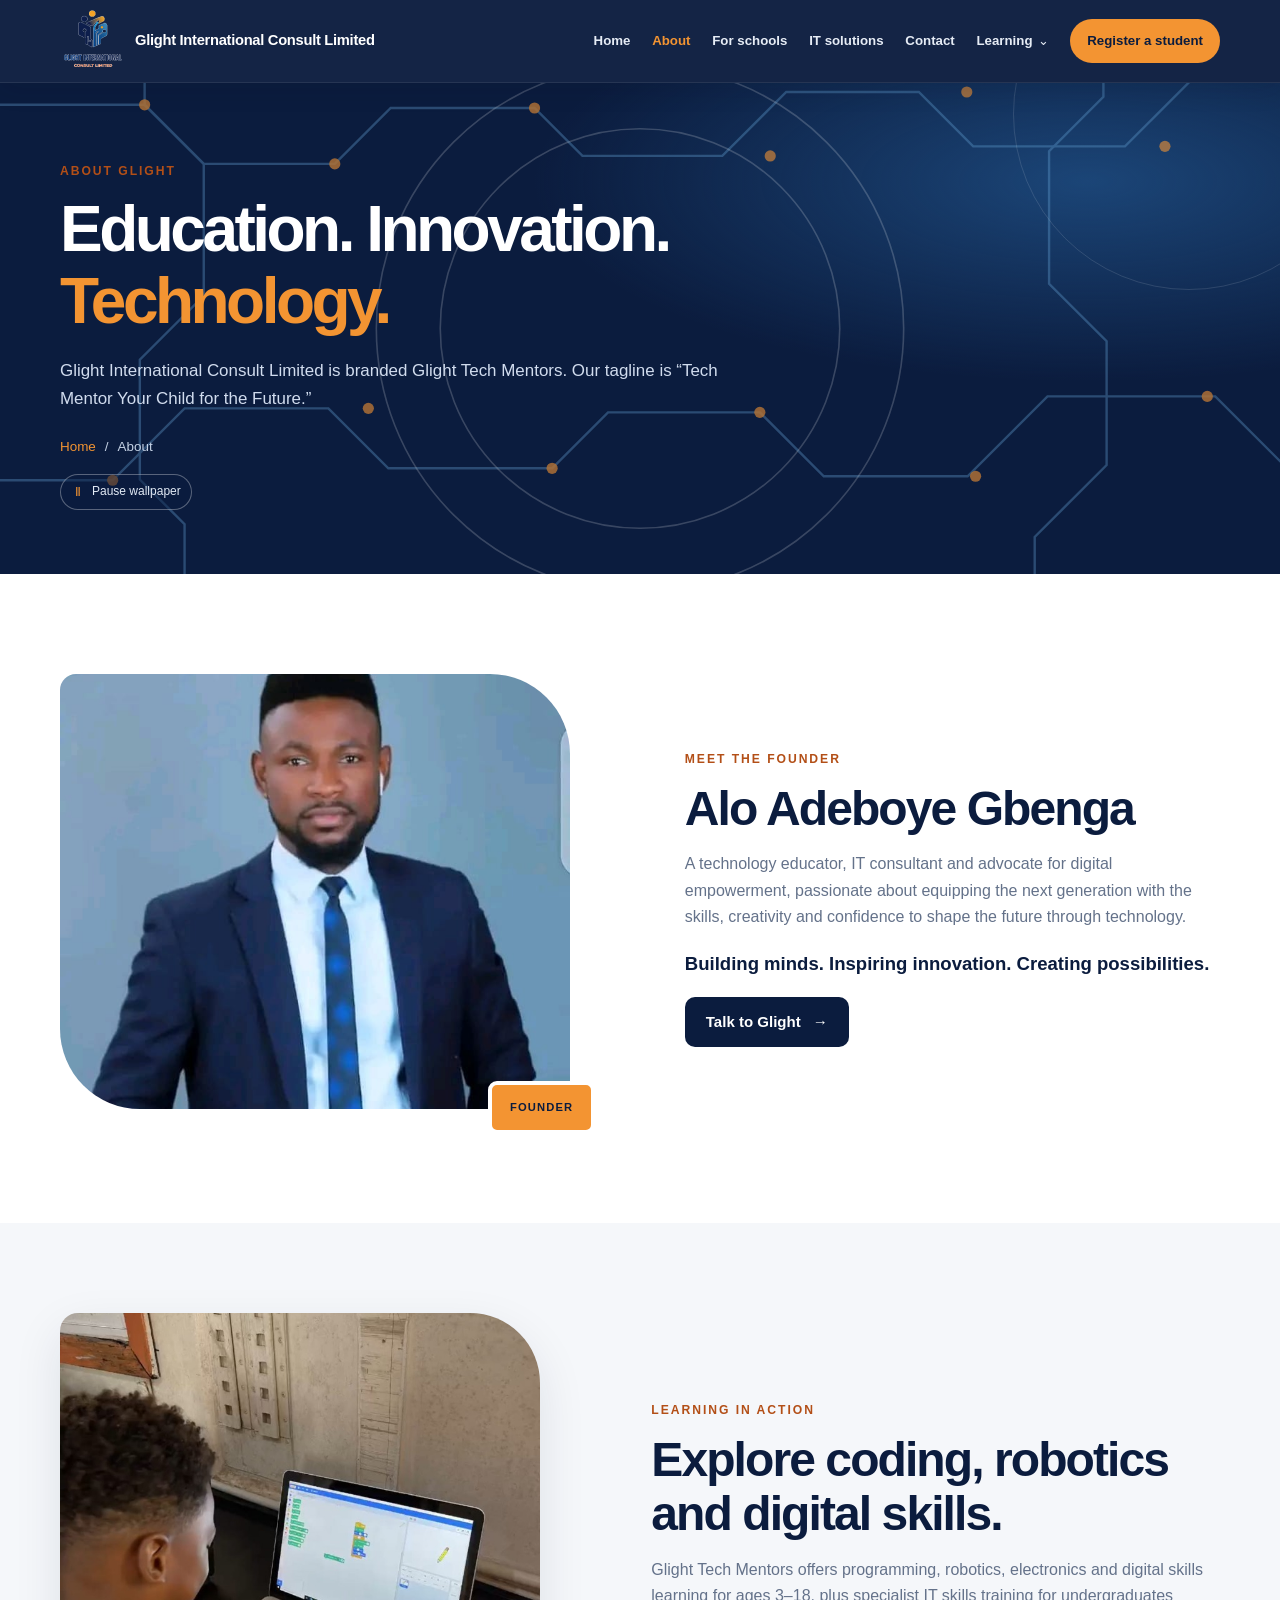
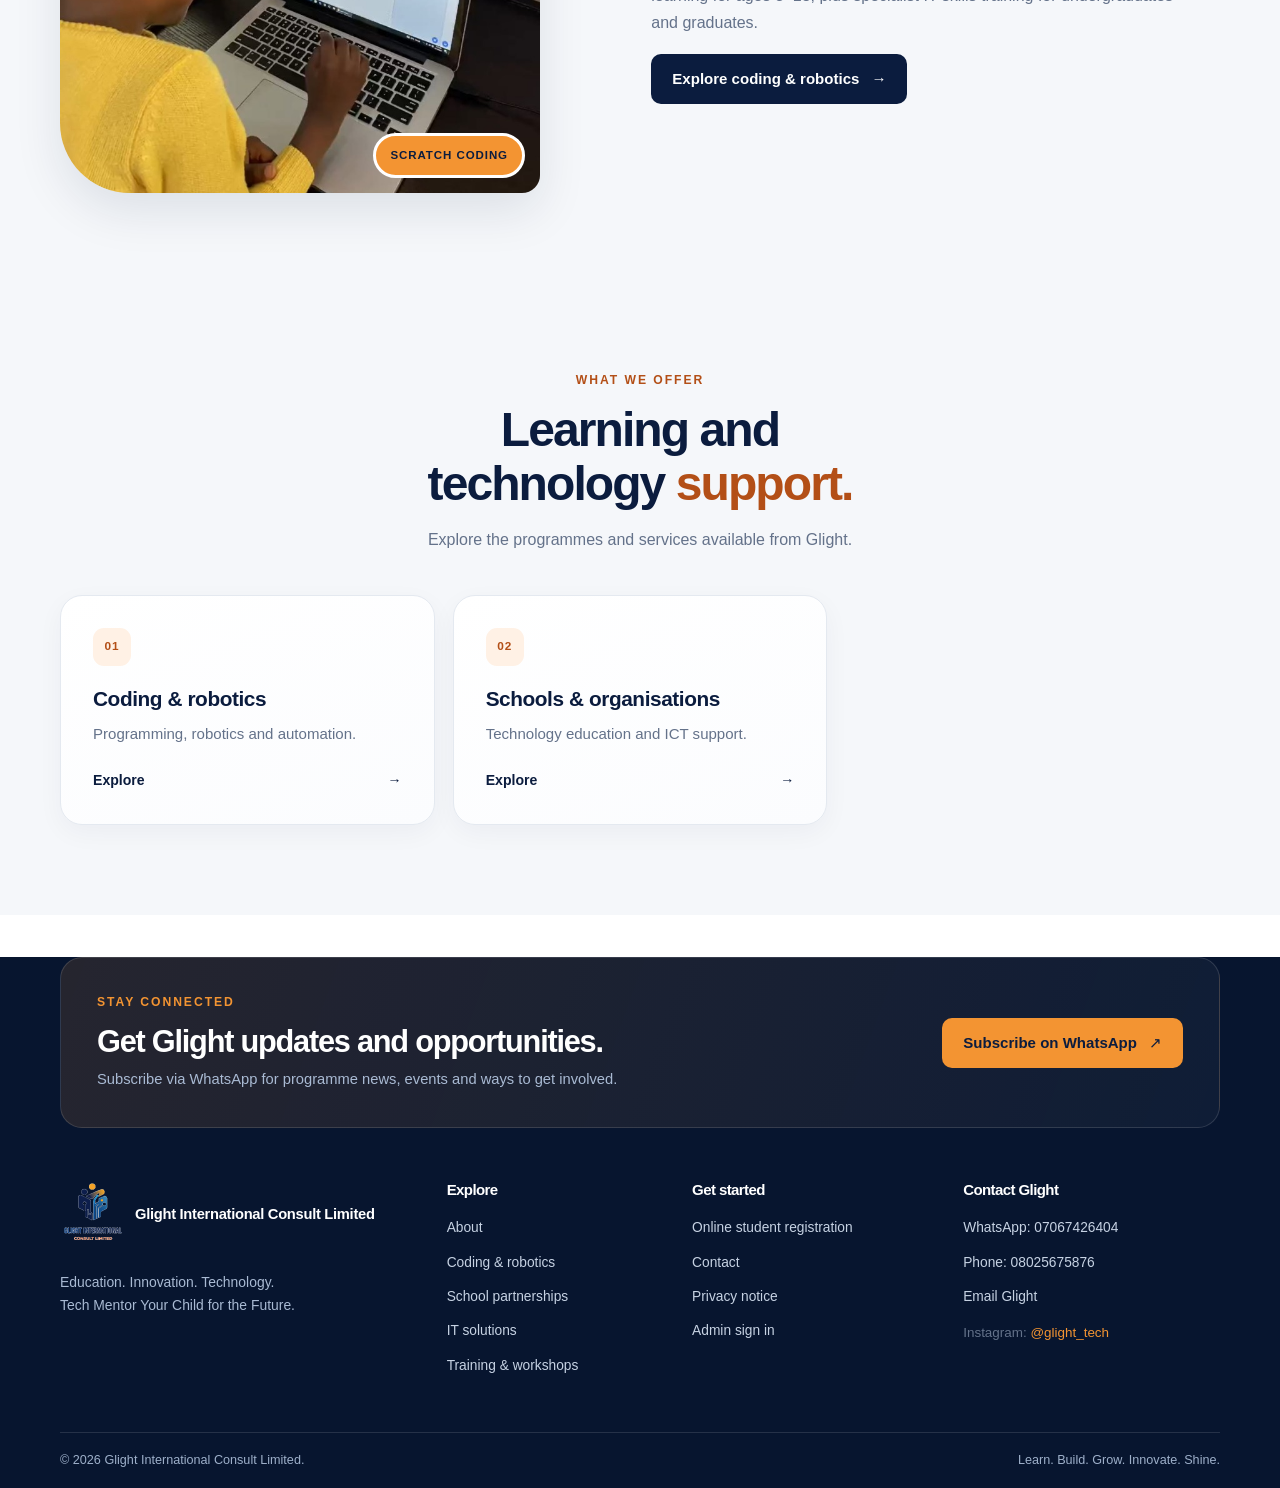
==== commit 44a6154b: "Update Glight website" ====
--- a/about.html
+++ b/about.html
@@ -15,6 +15,6 @@
 <main id="main-content">
   <section class="page-hero"><div class="container page-hero-content"><p class="eyebrow">About Glight</p><h1>Education. Innovation. <span class="text-gold">Technology.</span></h1><p>Glight International Consult Limited is branded Glight Tech Mentors. Our tagline is “Tech Mentor Your Child for the Future.”</p><div class="breadcrumb"><a href="index.html">Home</a><span aria-hidden="true">/</span><span>About</span></div></div></section>
   <section class="section"><div class="container split-section"><div class="split-image"><img src="assets/images/founder.jpeg" width="720" height="720" alt="Alo Adeboye Gbenga, founder of Glight International Consult Limited" loading="lazy" decoding="async"><span class="image-note">FOUNDER</span></div><div class="split-copy"><p class="eyebrow">Meet the Founder</p><h2>Alo Adeboye Gbenga</h2><p>A technology educator, IT consultant and advocate for digital empowerment, passionate about equipping the next generation with the skills, creativity and confidence to shape the future through technology.</p><p class="motto">Building minds. Inspiring innovation. Creating possibilities.</p><a class="button button-navy" href="contact.html">Talk to Glight <span aria-hidden="true">&rarr;</span></a></div></div></section>
-  <section class="section section-soft"><div class="container learning-feature"><div class="learning-feature-image"><img src="assets/images/learner-coding.jpeg" width="768" height="838" alt="A Black child exploring Scratch on a laptop" loading="lazy" decoding="async"><span class="learning-photo-label">SCRATCH CODING</span></div><div class="learning-feature-copy"><p class="eyebrow">Learning in action</p><h2>Explore coding, robotics and STEM.</h2><p>Glight Tech Mentors offers programming, robotics, electronics and STEM learning for ages 3–18, plus specialist IT skills training for undergraduates and graduates.</p><a class="button button-navy" href="coding-robotics.html">Explore coding &amp; robotics <span aria-hidden="true">&rarr;</span></a></div></div></section>
-  <section class="section section-soft"><div class="container"><div class="section-heading"><p class="eyebrow">What we offer</p><h2>Learning and technology <span class="text-blue">support.</span></h2><p>Explore the programmes and services available from Glight.</p></div><div class="card-grid card-grid-3"><a class="service-card" href="coding-robotics.html"><span class="card-number">01</span><h3>Coding &amp; robotics</h3><p>Programming, robotics and automation.</p><span class="card-link">Explore <span aria-hidden="true">&rarr;</span></span></a><a class="service-card" href="stem-programmes.html"><span class="card-number">02</span><h3>STEM programmes</h3><p>STEM education, electronics and AI workshops.</p><span class="card-link">Explore <span aria-hidden="true">&rarr;</span></span></a><a class="service-card" href="school-partnerships.html"><span class="card-number">03</span><h3>Schools &amp; organisations</h3><p>Technology education and ICT support.</p><span class="card-link">Explore <span aria-hidden="true">&rarr;</span></span></a></div></div></section>
+  <section class="section section-soft"><div class="container learning-feature"><div class="learning-feature-image"><img src="assets/images/learner-coding.jpeg" width="768" height="838" alt="A Black child exploring Scratch on a laptop" loading="lazy" decoding="async"><span class="learning-photo-label">SCRATCH CODING</span></div><div class="learning-feature-copy"><p class="eyebrow">Learning in action</p><h2>Explore coding, robotics and digital skills.</h2><p>Glight Tech Mentors offers programming, robotics, electronics and digital skills learning for ages 3–18, plus specialist IT skills training for undergraduates and graduates.</p><a class="button button-navy" href="coding-robotics.html">Explore coding &amp; robotics <span aria-hidden="true">&rarr;</span></a></div></div></section>
+  <section class="section section-soft"><div class="container"><div class="section-heading"><p class="eyebrow">What we offer</p><h2>Learning and technology <span class="text-blue">support.</span></h2><p>Explore the programmes and services available from Glight.</p></div><div class="card-grid card-grid-3"><a class="service-card" href="coding-robotics.html"><span class="card-number">01</span><h3>Coding &amp; robotics</h3><p>Programming, robotics and automation.</p><span class="card-link">Explore <span aria-hidden="true">&rarr;</span></span></a><a class="service-card" href="school-partnerships.html"><span class="card-number">02</span><h3>Schools &amp; organisations</h3><p>Technology education and ICT support.</p><span class="card-link">Explore <span aria-hidden="true">&rarr;</span></span></a></div></div></section>
 </main><div data-site-footer></div></body></html>
--- a/assets/css/style.css
+++ b/assets/css/style.css
@@ -129,6 +129,12 @@
 .home-page .section-soft { background: #f5f8fb; }
 .home-page .service-card { box-shadow: 0 8px 26px rgba(11,28,62,.04); }
 .home-page .learning-feature-image { border-radius: 26px 26px 100px 26px; }
+.registration-showcase { display: grid; grid-template-columns: minmax(0, 1.15fr) minmax(260px, .85fr); align-items: center; gap: clamp(35px, 8vw, 90px); }
+.registration-showcase-copy { max-width: 660px; }
+.registration-showcase-copy > p:not(.eyebrow) { max-width: 610px; margin-bottom: 22px; }
+.registration-showcase-actions { display: flex; align-items: center; flex-wrap: wrap; gap: 14px 22px; }
+.registration-showcase-art { min-height: 320px; display: grid; place-items: center; padding: 22px; overflow: hidden; border: 1px solid rgba(11,28,62,.08); border-radius: var(--radius-lg); background: radial-gradient(ellipse at 50% 76%, rgba(243,148,50,.18), transparent 49%), linear-gradient(145deg, #fff, #edf3f9); }
+.registration-showcase-art img { width: min(100%, 205px); height: auto; display: block; filter: drop-shadow(0 12px 16px rgba(11,28,62,.18)); }
 
 .hero { position: relative; isolation: isolate; overflow: hidden; color: var(--white); background: radial-gradient(ellipse at 82% 25%, #1d4778 0, transparent 38%), var(--navy); }
 .hero-wallpapers { position: absolute; z-index: 0; inset: 0; overflow: hidden; pointer-events: none; }
@@ -318,6 +324,12 @@
 .form-note { margin-top: 25px; padding: 20px; border-left: 4px solid var(--orange); border-radius: 0 9px 9px 0; background: #fff5ed; }
 .form-note strong { color: var(--navy); }
 .form-note p { margin: 6px 0 0; font-size: .91rem; }
+.registration-phone-preview { display: grid; grid-template-columns: minmax(0, .8fr) minmax(0, 1.2fr); align-items: center; gap: 14px; margin: 25px 0 22px; padding: 15px; overflow: hidden; border: 1px solid var(--line); border-radius: var(--radius); background: linear-gradient(145deg, #fff8f1, #f5f7fa); }
+.registration-phone-preview img { width: min(100%, 150px); height: auto; margin-inline: auto; filter: drop-shadow(0 10px 12px rgba(11,28,62,.16)); }
+.registration-phone-preview figcaption { min-width: 0; }
+.mobile-preview-label { display: block; margin-bottom: 8px; color: var(--orange-dark); font-size: .67rem; font-weight: 850; letter-spacing: .12em; text-transform: uppercase; }
+.registration-phone-preview strong { display: block; color: var(--navy); font-size: .98rem; line-height: 1.3; }
+.registration-phone-preview p { margin: 7px 0 0; font-size: .8rem; line-height: 1.5; }
 .small-copy { margin-top: 20px; font-size: .82rem; }
 .small-copy a { color: var(--orange-dark); text-decoration: underline; text-underline-offset: 3px; }
 .registration-form, .admin-login { padding: clamp(22px, 4vw, 38px); border: 1px solid var(--line); border-radius: var(--radius-lg); background: var(--white); box-shadow: var(--shadow); }
@@ -331,8 +343,9 @@
 .field { min-width: 0; display: grid; gap: 6px; color: var(--ink); font-size: .87rem; font-weight: 700; }
 .field > span { color: #a13434; }
 .field-full { grid-column: 1 / -1; }
-.field input, .field select { width: 100%; min-height: 50px; padding: 11px 13px; border: 1px solid #cad3df; border-radius: 10px; color: var(--ink); background: var(--white); transition: border-color .18s ease, box-shadow .18s ease; }
-.field input:focus, .field select:focus { border-color: var(--orange-dark); }
+.field input, .field select, .field textarea { width: 100%; min-height: 50px; padding: 11px 13px; border: 1px solid #cad3df; border-radius: 10px; color: var(--ink); background: var(--white); transition: border-color .18s ease, box-shadow .18s ease; }
+.field input:focus, .field select:focus, .field textarea:focus { border-color: var(--orange-dark); }
+.field textarea { min-height: 110px; resize: vertical; }
 .field small { color: var(--muted); font-size: .75rem; font-weight: 450; }
 .choice-grid { display: grid; grid-template-columns: repeat(2, minmax(0, 1fr)); gap: 12px; }
 .choice-card { display: flex; align-items: start; gap: 10px; padding: 15px; border: 1px solid var(--line); border-radius: 12px; cursor: pointer; transition: border-color .18s ease, background-color .18s ease; }
@@ -351,24 +364,33 @@
 .form-feedback[data-state="success"] { color: #176f45; }
 .form-feedback a { color: inherit; text-decoration: underline; }
 .form-submit { width: 100%; }
+.button-spinner { width: 16px; height: 16px; display: inline-block; border: 2px solid currentColor; border-right-color: transparent; border-radius: 50%; animation: button-spin .7s linear infinite; }
+@keyframes button-spin { to { transform: rotate(360deg); } }
 .registration-success { padding: 18px; border: 1px solid #b8dfc9; border-radius: 8px; color: #145c39; background: #edf9f1; }
 .registration-success strong { display: block; font-size: 1.05rem; }
 .registration-success code { display: inline-block; margin-top: 8px; padding: 4px 8px; border-radius: 4px; background: var(--white); font-size: 1rem; font-weight: 800; }
+.registration-success span { display: block; margin-top: 8px; }
 
 .admin-container { min-height: 300px; }
 .admin-login { width: min(100%, 470px); margin-inline: auto; }
 .admin-login > p:not(.eyebrow) { margin-bottom: 20px; }
 .admin-login .field { margin-bottom: 15px; }
 .admin-login > .button { width: 100%; }
-.admin-toolbar, .admin-filters, .pagination { display: flex; align-items: center; justify-content: space-between; gap: 18px; }
+.admin-toolbar, .pagination { display: flex; align-items: center; justify-content: space-between; gap: 18px; }
 .admin-toolbar { margin-bottom: 25px; }
 .admin-toolbar h2 { margin-bottom: 4px; font-size: 1.9rem; }
 .admin-toolbar p:last-child { margin-bottom: 0; }
-.admin-filters { justify-content: flex-start; margin-bottom: 17px; }
-.admin-filters .field { width: min(100%, 230px); }
+.admin-summary { display: grid; grid-template-columns: repeat(2, minmax(0, 210px)); gap: 14px; margin-bottom: 22px; }
+.admin-summary-card { display: grid; gap: 7px; padding: 18px 20px; border: 1px solid var(--line); border-radius: 12px; background: var(--surface); }
+.admin-summary-card span { color: var(--muted); font-size: .82rem; font-weight: 700; }
+.admin-summary-card strong { color: var(--navy); font-size: 1.8rem; line-height: 1; }
+.admin-filters { display: grid; grid-template-columns: minmax(200px, 1.5fr) repeat(3, minmax(150px, 1fr)); align-items: end; gap: 14px; margin-bottom: 17px; }
+.admin-filters .field { width: 100%; }
+.admin-filter-actions { grid-column: 1 / -1; display: flex; flex-wrap: wrap; gap: 10px; }
+.admin-filter-actions .button { min-height: 44px; padding: 10px 15px; }
 .admin-loading { text-align: center; }
 .table-wrap { overflow-x: auto; border: 1px solid var(--line); border-radius: 10px; }
-.registration-table { width: 100%; min-width: 950px; border-collapse: collapse; font-size: .82rem; text-align: left; }
+.registration-table { width: 100%; min-width: 1200px; border-collapse: collapse; font-size: .82rem; text-align: left; }
 .registration-table th, .registration-table td { padding: 13px 12px; border-bottom: 1px solid var(--line); vertical-align: top; }
 .registration-table th { color: var(--navy); background: var(--surface); font-size: .74rem; letter-spacing: .03em; }
 .registration-table td { color: var(--muted); }
@@ -377,7 +399,10 @@
 .registration-table td small { margin-top: 3px; overflow-wrap: anywhere; }
 .registration-table .admin-detail-link { display: block; margin-top: 3px; color: var(--orange-dark); overflow-wrap: anywhere; }
 .registration-table .admin-detail-link:hover { text-decoration: underline; }
+.registration-table .admin-additional-info { max-width: 250px; white-space: pre-wrap; overflow-wrap: anywhere; }
 .status-select { min-width: 112px; padding: 7px 8px; border: 1px solid var(--line); border-radius: 6px; color: var(--navy); background: var(--white); }
+.admin-delete-button { padding: 7px 10px; border: 1px solid #e4bcbc; border-radius: 7px; color: #8f2525; background: #fff7f7; font-size: .8rem; font-weight: 750; }
+.admin-delete-button:hover { border-color: #b34f4f; background: #ffeded; }
 .pagination { justify-content: center; margin-top: 22px; }
 .pagination span { min-width: 75px; color: var(--muted); font-size: .88rem; text-align: center; }
 [hidden] { display: none !important; }
@@ -429,6 +454,9 @@
   .hero-bottom { flex-wrap: wrap; justify-content: flex-start; gap: 4px 22px; padding-block: 15px; font-size: .76rem; }
   .card-grid-3 { grid-template-columns: repeat(2, minmax(0, 1fr)); }
   .split-section, .learning-feature, .contact-layout, .form-layout { grid-template-columns: 1fr; }
+  .registration-showcase { grid-template-columns: 1fr; gap: 28px; }
+  .registration-showcase-art { min-height: 0; }
+  .registration-showcase-art img { width: min(100%, 185px); }
   .split-section { gap: 35px; }
   .learning-feature { gap: 30px; }
   .learning-feature-image { margin-inline: auto; }
@@ -453,7 +481,9 @@
   .footer-main { grid-template-columns: repeat(2, minmax(0, 1fr)); gap: 30px 22px; }
   .footer-brand { grid-column: 1 / -1; }
   .admin-toolbar { align-items: flex-start; flex-direction: column; gap: 12px; }
-  .admin-filters, .pagination { flex-wrap: wrap; }
+  .admin-filters { grid-template-columns: repeat(2, minmax(0, 1fr)); }
+  .admin-filter-actions { flex-wrap: wrap; }
+  .pagination { flex-wrap: wrap; }
   .announcement-grid:not(:has(.notice-card)) { grid-template-columns: repeat(2, minmax(0, 1fr)); }
 }
 @media (max-width: 520px) {
@@ -483,10 +513,14 @@
   .authority-highlights { grid-template-columns: 1fr; }
   .authority-highlights > div:last-child { grid-column: auto; }
   .admin-filters { align-items: stretch; flex-direction: column; }
+  .admin-filters { grid-template-columns: 1fr; }
+  .admin-filter-actions { display: grid; grid-template-columns: 1fr; }
   .admin-filters .field { width: 100%; }
   .footer-bottom { align-items: flex-start; flex-direction: column; gap: 8px; }
   .photo-carousel .photo-gallery figure { flex-basis: 88%; height: 220px; }
   .field-full { grid-column: auto; }
+  .registration-phone-preview { grid-template-columns: minmax(0, .75fr) minmax(0, 1.25fr); gap: 11px; padding: 13px; }
+  .registration-phone-preview img { width: min(100%, 130px); }
   .service-card { min-height: 195px; }
   .topic-card { min-height: auto; }
   .programme-list a { grid-template-columns: 35px 1fr 22px; gap: 10px; }
@@ -496,7 +530,7 @@
   .cta-actions .button { width: 100%; }
   .page-hero-content { padding-block: 56px 45px; }
   .page-hero-compact .page-hero-content { padding-block: 42px; }
-  .admin-toolbar, .admin-filters { align-items: stretch; flex-direction: column; }
+  .admin-toolbar { align-items: stretch; flex-direction: column; }
   .admin-filters .field { width: 100%; }
   .admin-toolbar .button, .admin-filters .button { width: 100%; }
   .footer-main { grid-template-columns: repeat(2, minmax(0, 1fr)); gap: 30px 20px; }
